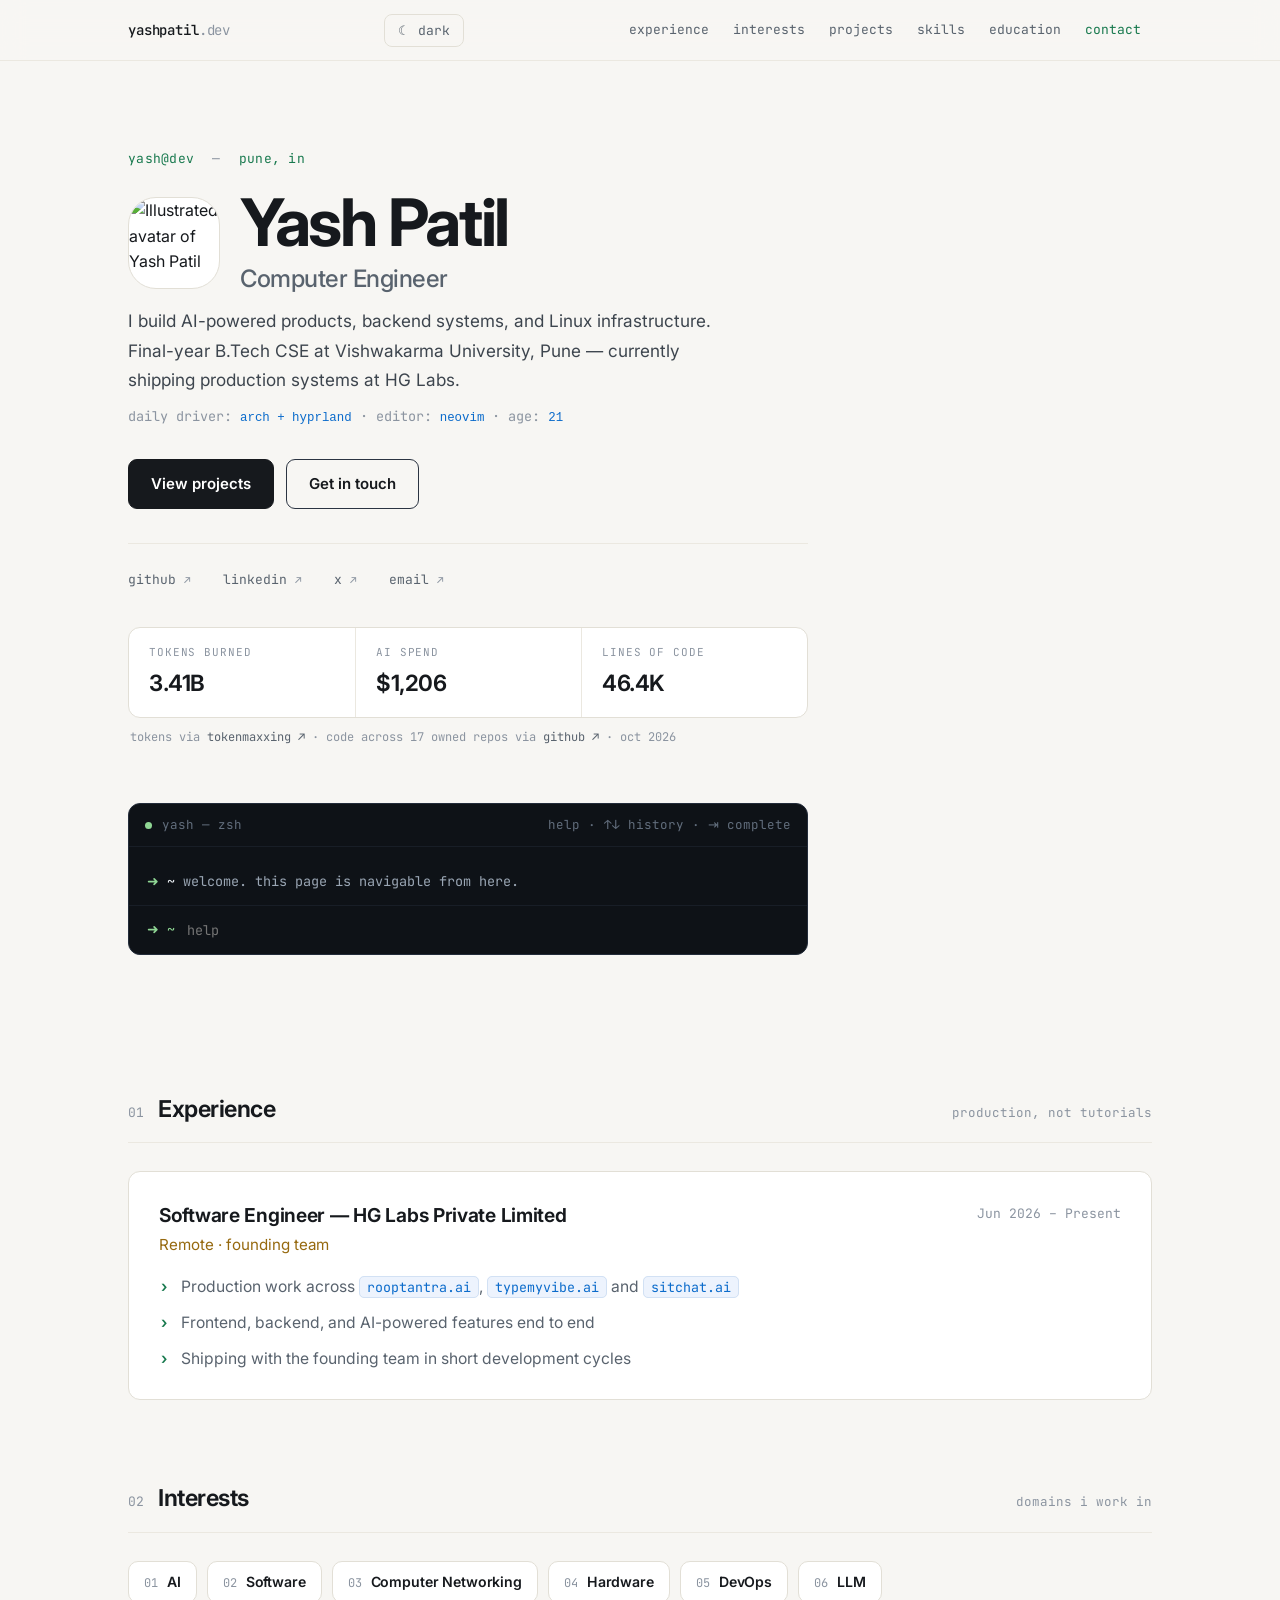
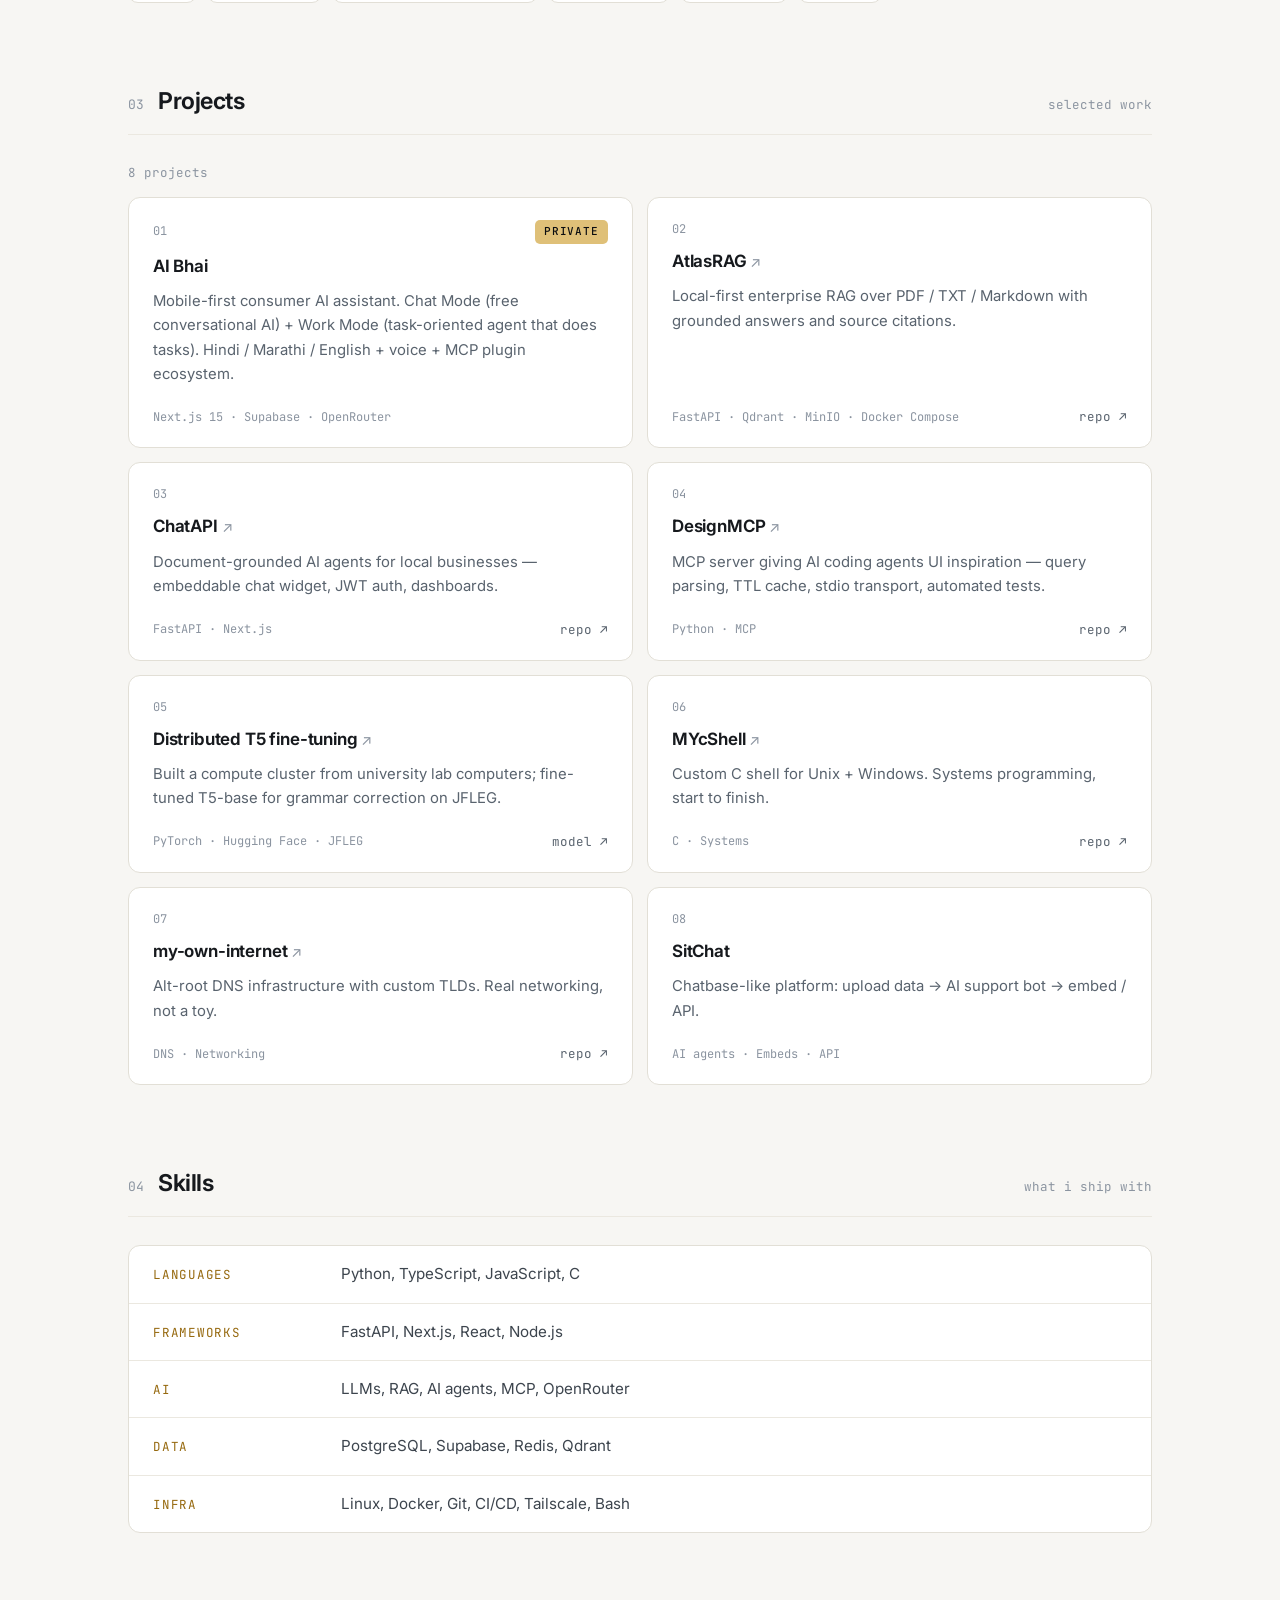
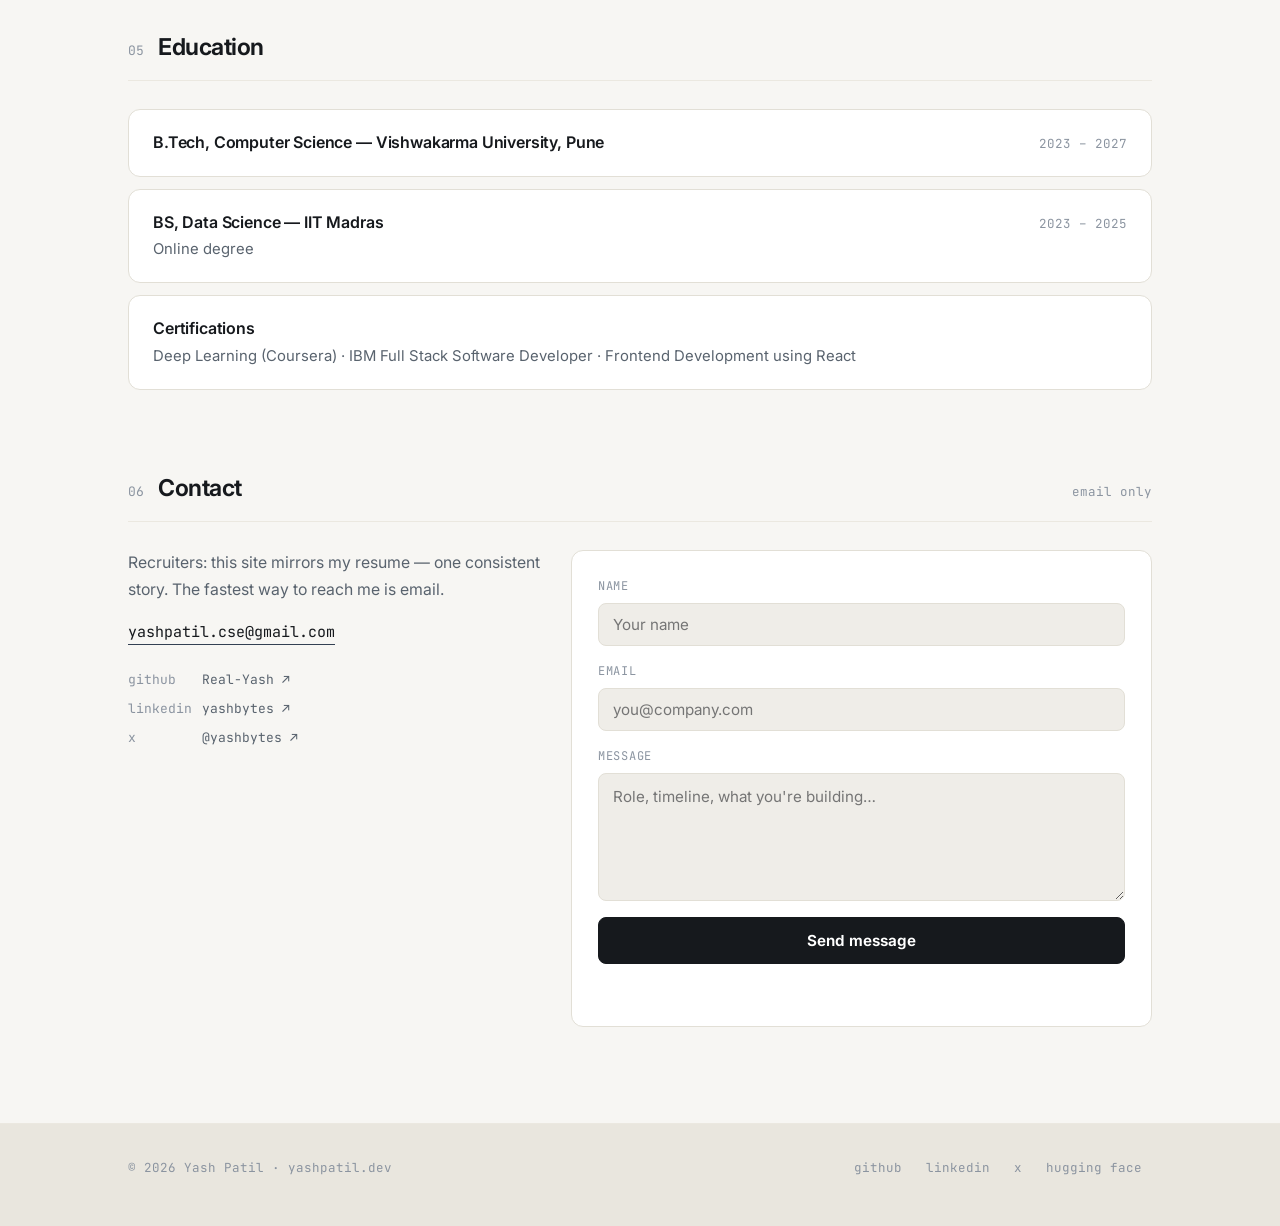
==== public/index.html @ 1beba72a "Rebuild yashpatil.dev: terminal-style single-page portfolio matching resume" ====
<!DOCTYPE html>
<html lang="en">
<head>
<meta charset="UTF-8">
<meta name="viewport" content="width=device-width, initial-scale=1.0">
<title>Yash Patil — Computer Engineer | yashpatil.dev</title>
<meta name="description" content="Yash Patil is a Computer Engineer and final-year B.Tech CSE student at Vishwakarma University, Pune. I build AI-powered products, backend systems, and Linux infrastructure. Currently at HG Labs.">
<meta name="robots" content="index, follow">
<link rel="canonical" href="https://yashpatil.dev/">
<meta property="og:type" content="website">
<meta property="og:site_name" content="yashpatil.dev">
<meta property="og:title" content="Yash Patil — Computer Engineer">
<meta property="og:description" content="I build AI-powered products, backend systems, and Linux infrastructure. Software Engineer at HG Labs. B.Tech CSE, Vishwakarma University (2023–2027).">
<meta property="og:url" content="https://yashpatil.dev/">
<meta property="og:image" content="https://yashpatil.dev/avatar.jpg">
<meta name="twitter:image" content="https://yashpatil.dev/avatar.jpg">
<meta name="twitter:card" content="summary">
<meta name="twitter:title" content="Yash Patil — Computer Engineer">
<meta name="twitter:description" content="AI-powered products, backend systems, Linux infrastructure. HG Labs · Vishwakarma University CSE '27.">
<link rel="icon" type="image/svg+xml" href="data:image/svg+xml,%3Csvg xmlns='http://www.w3.org/2000/svg' viewBox='0 0 32 32'%3E%3Crect width='32' height='32' rx='7' fill='%230b0d10'/%3E%3Ctext x='8' y='23' font-family='monospace' font-size='16' fill='%23e8edf2'%3E~%3C/text%3E%3C/svg%3E">
<link rel="preconnect" href="https://fonts.googleapis.com">
<link rel="preconnect" href="https://fonts.gstatic.com" crossorigin>
<link href="https://fonts.googleapis.com/css2?family=Inter:wght@400;500;600;700&family=JetBrains+Mono:wght@400;500&display=swap" rel="stylesheet">
<meta name="theme-color" content="#0b0d10">
<script>
try{var t=localStorage.getItem('theme')||(matchMedia('(prefers-color-scheme: light)').matches?'light':'dark');if(t==='light')document.documentElement.dataset.theme='light';}catch(e){}
</script>
<script type="application/ld+json">
{
  "@context": "https://schema.org",
  "@type": "Person",
  "name": "Yash Patil",
  "alternateName": "yashbytes",
  "url": "https://yashpatil.dev/",
  "jobTitle": "Software Engineer at HG Labs Private Limited",
  "description": "Computer Engineer. Final-year B.Tech CSE at Vishwakarma University, Pune. Builds AI-powered products, backend systems, and Linux infrastructure.",
  "alumniOf": [
    { "@type": "CollegeOrUniversity", "name": "Vishwakarma University, Pune" },
    { "@type": "CollegeOrUniversity", "name": "Indian Institute of Technology Madras" }
  ],
  "worksFor": { "@type": "Organization", "name": "HG Labs Private Limited" },
  "sameAs": [
    "https://github.com/Real-Yash",
    "https://www.linkedin.com/in/yashbytes/",
    "https://x.com/yashbytes",
    "https://huggingface.co/yashbytes"
  ]
}
</script>
<style>
:root{
  --bg:#0b0d10; --surface:#111419; --surface-2:#0e1217;
  --line:#1f2630; --line-soft:#181e27;
  --text:#e8edf2; --muted:#9aa6b4; --faint:#626e7d;
  --accent:#8fd694; --amber:#dfc078; --code:#9cc8e0;
  --sans:"Inter",system-ui,-apple-system,"Segoe UI",sans-serif;
  --mono:"JetBrains Mono",ui-monospace,SFMono-Regular,Menlo,Consolas,monospace;
  --max:1024px; --measure:68ch;
  --hover:#161c24; --lede:#c3ccd6; --chip-bg:#0c1420; --chip-line:#1a2a3a;
  --btn-solid-bg:#eef2f6; --btn-solid-fg:#0b0d10; --btn-solid-hover:#ffffff;
  --topbar:rgba(11,13,16,.86);
  --foot-bg:transparent;
  color-scheme:dark;
}
[data-theme="light"]{
  --bg:#f7f6f3; --surface:#ffffff; --surface-2:#efede8;
  --line:#e2dfd6; --line-soft:#ebe8e0;
  --text:#16191d; --muted:#59636e; --faint:#8b94a0;
  --accent:#18794e; --amber:#96690f; --code:#0b6bcb;
  --hover:#eceff1; --lede:#3d454e; --chip-bg:#edf3fd; --chip-line:#d2e1f4;
  --btn-solid-bg:#16191d; --btn-solid-fg:#ffffff; --btn-solid-hover:#2e343b;
  --topbar:rgba(247,246,243,.88);
  --foot-bg:#e9e6de;
  color-scheme:light;
}
*{box-sizing:border-box}
html{scroll-behavior:smooth}
html,body{overflow-x:clip}
[hidden]{display:none!important}
body{margin:0;background:var(--bg);color:var(--text);font-family:var(--sans);font-size:16px;line-height:1.6;-webkit-font-smoothing:antialiased;text-rendering:optimizeLegibility}
::selection{background:#274434;color:#eafff0}
a{color:inherit}
:focus-visible{outline:2px solid var(--accent);outline-offset:3px;border-radius:4px}
.wrap{width:min(var(--max),calc(100% - 48px));margin:0 auto}
/* ---------- header ---------- */
.site-head{position:sticky;top:0;z-index:50;background:var(--topbar);backdrop-filter:blur(12px);-webkit-backdrop-filter:blur(12px);border-bottom:1px solid var(--line-soft)}
.site-head .wrap{display:flex;align-items:center;justify-content:space-between;gap:16px;height:60px}
.brand{font-family:var(--mono);font-size:14px;color:var(--text);text-decoration:none;letter-spacing:-.01em}
.brand b{font-weight:500}
.brand .at{color:var(--faint)}
.site-nav{display:flex;gap:2px}
.site-nav a{font-family:var(--mono);font-size:13px;color:var(--muted);text-decoration:none;padding:7px 11px;border-radius:7px;transition:color .15s,background .15s}
.site-nav a:hover{color:var(--text);background:var(--hover)}
.site-nav a.active{color:var(--accent)}
#menu-btn{display:none;font-family:var(--mono);font-size:13px;color:var(--text);background:none;border:1px solid var(--line);border-radius:8px;padding:7px 13px;cursor:pointer}
.head-actions{display:flex;gap:10px;align-items:center}
#theme-btn{font-family:var(--mono);font-size:13px;color:var(--muted);background:none;border:1px solid var(--line);border-radius:8px;padding:7px 13px;cursor:pointer;white-space:nowrap}
#theme-btn:hover{color:var(--text);border-color:var(--faint)}
/* ---------- hero ---------- */
.hero{padding:88px 0 64px;max-width:var(--measure)}
.kicker{font-family:var(--mono);font-size:13px;color:var(--accent);margin:0 0 18px;letter-spacing:.02em}
.kicker .sep{color:var(--faint);margin:0 10px}
.hero h1{font-size:clamp(2.5rem,6.4vw,4.1rem);line-height:1.04;letter-spacing:-.035em;font-weight:700;margin:0 0 8px}
.hero .role{font-size:clamp(1.15rem,3vw,1.5rem);letter-spacing:-.02em;color:var(--muted);font-weight:500;margin:0 0 20px}
.hero .lede{font-size:1.075rem;line-height:1.7;color:var(--lede);margin:0 0 12px;max-width:56ch}
.hero .sub{font-family:var(--mono);font-size:13.5px;color:var(--faint);margin:0 0 30px}
.hero .sub code{color:var(--code);font-size:.92em}
.actions{display:flex;gap:12px;flex-wrap:wrap;margin-bottom:34px}
.btn{display:inline-flex;align-items:center;gap:8px;font-size:15px;font-weight:600;text-decoration:none;border-radius:9px;padding:12px 22px;transition:transform .15s,background .15s,border-color .15s}
.btn:active{transform:translateY(1px)}
.btn-solid{background:var(--btn-solid-bg);color:var(--btn-solid-fg);border:1px solid var(--btn-solid-bg)}
.btn-solid:hover{background:var(--btn-solid-hover);border-color:var(--btn-solid-hover)}
.btn-ghost{background:transparent;color:var(--text);border:1px solid #2b3442}
.btn-ghost:hover{border-color:var(--faint);background:var(--hover)}
.socials{display:flex;gap:0;flex-wrap:wrap;border-top:1px solid var(--line-soft);padding-top:20px}
.socials a{font-family:var(--mono);font-size:13px;color:var(--muted);text-decoration:none;padding:6px 16px 6px 0;margin-right:16px;transition:color .15s}
.socials a:hover{color:var(--accent)}
.socials a .ext{color:var(--faint);font-size:11px}
/* ---------- identity ---------- */
.identity{display:flex;align-items:center;gap:20px;margin:0 0 8px}
.identity h1{margin:0}
.identity .role{margin:4px 0 0}
.avatar{width:92px;height:92px;flex:none;border-radius:28px;border:1px solid var(--line);object-fit:cover;background:var(--surface)}
/* ---------- stats ---------- */
.stats{display:grid;grid-template-columns:repeat(3,1fr);margin:30px 0 0;padding:0;border:1px solid var(--line);border-radius:12px;background:var(--surface);overflow:hidden}
.stats div{padding:16px 20px}
.stats div + div{border-left:1px solid var(--line-soft)}
.stats dt{font-family:var(--mono);font-size:11px;letter-spacing:.08em;text-transform:uppercase;color:var(--faint);margin:0 0 4px}
.stats dd{margin:0;font-size:1.4rem;font-weight:650;letter-spacing:-.02em}
.stats-src{font-family:var(--mono);font-size:12px;color:var(--faint);margin:10px 2px 0}
.stats-src a{color:var(--muted);text-decoration:none}
.stats-src a:hover{color:var(--accent)}
/* ---------- terminal ---------- */
.term{margin-top:56px;border:1px solid #232c3a;border-radius:12px;background:#0e1217;overflow:hidden}
.term-bar{display:flex;align-items:center;gap:10px;padding:11px 16px;border-bottom:1px solid #181e27;font-family:var(--mono);font-size:12.5px;color:#626e7d}
.term-bar .pulse{width:7px;height:7px;border-radius:50%;background:#8fd694;flex:none}
.term-bar .hint{margin-left:auto}
#term-out{padding:18px 18px 6px;font-family:var(--mono);font-size:13.5px;line-height:1.75;max-height:264px;overflow-y:auto}
#term-out p{margin:5px 0;color:#9aa6b4}
#term-out .ps{color:#8fd694}
#term-out .bright{color:#e8edf2}
.term-form{display:flex;align-items:center;gap:10px;padding:13px 18px;border-top:1px solid #181e27;font-family:var(--mono);font-size:13.5px}
.term-form .ps{color:#8fd694;white-space:nowrap}
.term-form input{flex:1;min-width:0;background:transparent;border:0;outline:0;color:#e8edf2;font-family:var(--mono);font-size:13.5px;caret-color:#8fd694}
/* ---------- sections ---------- */
section.block{padding:72px 0 8px;scroll-margin-top:72px}
.sec-label{display:flex;align-items:baseline;gap:14px;border-bottom:1px solid var(--line-soft);padding-bottom:14px;margin-bottom:28px}
.sec-label .n{font-family:var(--mono);font-size:13px;color:var(--faint)}
.sec-label h2{font-size:1.45rem;font-weight:650;letter-spacing:-.02em;margin:0}
.sec-label .note{margin-left:auto;font-family:var(--mono);font-size:12.5px;color:var(--faint)}
/* ---------- experience ---------- */
.job{border:1px solid var(--line);border-radius:12px;background:var(--surface);padding:28px 30px}
.job-top{display:flex;justify-content:space-between;align-items:flex-start;gap:16px;flex-wrap:wrap;margin-bottom:4px}
.job h3{font-size:1.2rem;font-weight:650;letter-spacing:-.015em;margin:0}
.job .co{color:var(--amber);font-size:.95rem;margin-top:3px}
.job time{font-family:var(--mono);font-size:13px;color:var(--faint);white-space:nowrap;padding-top:4px}
.job ul{margin:16px 0 0;padding:0;list-style:none;display:grid;gap:10px}
.job li{position:relative;padding-left:22px;color:var(--muted);font-size:.98rem;line-height:1.65}
.job li::before{content:"›";position:absolute;left:2px;color:var(--accent);font-weight:600}
.job code{font-family:var(--mono);font-size:.85em;color:var(--code);background:var(--chip-bg);border:1px solid var(--chip-line);border-radius:5px;padding:1px 7px;white-space:nowrap}
/* ---------- interests ---------- */
.domains{display:flex;flex-wrap:wrap;gap:10px}
.domain{display:inline-flex;align-items:baseline;gap:9px;border:1px solid var(--line);border-radius:10px;background:var(--surface);padding:9px 15px;transition:border-color .18s,transform .18s}
.domain:hover{border-color:#334052;transform:translateY(-2px)}
.domain .idx{font-family:var(--mono);font-size:12px;color:var(--faint)}
.domain h3{margin:0;font-size:.88rem;font-weight:600;letter-spacing:-.01em}
.domain{font:inherit;color:inherit;text-align:left;cursor:pointer}
.domain[aria-pressed="true"]{border-color:var(--accent)}
.domain[aria-pressed="true"] h3{color:var(--accent)}
.proj-toolbar{display:flex;align-items:center;gap:12px;margin:0 0 14px}
#filter-status{font-family:var(--mono);font-size:12.5px;color:var(--faint);margin:0}
#filter-clear{font-family:var(--mono);font-size:12.5px;color:var(--muted);background:none;border:1px solid var(--line);border-radius:7px;padding:4px 12px;cursor:pointer}
#filter-clear:hover{color:var(--accent);border-color:var(--accent)}
#filter-clear[hidden]{display:none}
/* ---------- projects ---------- */
.proj-grid{display:grid;grid-template-columns:1fr 1fr;gap:14px}
.proj{border:1px solid var(--line);border-radius:12px;background:var(--surface);padding:22px 24px 20px;display:flex;flex-direction:column;gap:9px;transition:border-color .18s,transform .18s}
.proj:hover{border-color:#334052;transform:translateY(-2px)}
.proj-top{display:flex;align-items:center;justify-content:space-between;gap:10px}
.proj-top .idx{font-family:var(--mono);font-size:12px;color:var(--faint)}
.tag-private{font-family:var(--mono);font-size:11px;letter-spacing:.08em;color:#0b0d10;background:#dfc078;border-radius:5px;padding:3px 9px;font-weight:500}
.proj h3{font-size:1.06rem;font-weight:650;letter-spacing:-.01em;margin:0}
.proj h3 a{color:var(--text);text-decoration:none}
.proj h3 a:hover{color:var(--accent)}
.proj h3 .ext{color:var(--faint);font-weight:400;font-size:.85em}
.proj p{margin:0;color:var(--muted);font-size:.93rem;line-height:1.65}
.proj-foot{margin-top:auto;padding-top:12px;display:flex;align-items:center;justify-content:space-between;gap:10px;flex-wrap:wrap}
.stack{font-family:var(--mono);font-size:12px;color:var(--faint)}
.proj-link{font-family:var(--mono);font-size:12.5px;color:var(--muted);text-decoration:none;white-space:nowrap}
.proj-link:hover{color:var(--accent)}
/* ---------- skills ---------- */
.skill-rows{border:1px solid var(--line);border-radius:12px;background:var(--surface);overflow:hidden}
.skill-row{display:grid;grid-template-columns:170px 1fr;gap:18px;padding:16px 24px;align-items:baseline}
.skill-row + .skill-row{border-top:1px solid var(--line-soft)}
.skill-row dt{font-family:var(--mono);font-size:12.5px;letter-spacing:.06em;text-transform:uppercase;color:var(--amber);margin:0}
.skill-row dd{margin:0;color:var(--lede);font-size:.95rem}
/* ---------- education ---------- */
.edu{display:grid;gap:12px}
.edu-item{border:1px solid var(--line);border-radius:12px;background:var(--surface);padding:20px 24px;display:flex;justify-content:space-between;gap:16px;flex-wrap:wrap;align-items:baseline}
.edu-item .t{font-weight:600;letter-spacing:-.01em}
.edu-item .d{color:var(--muted);font-size:.93rem;margin-top:3px}
.edu-item .r{font-family:var(--mono);font-size:12.5px;color:var(--faint);white-space:nowrap}
/* ---------- contact ---------- */
.contact-grid{display:grid;grid-template-columns:minmax(0,5fr) minmax(0,7fr);gap:28px;align-items:start}
.contact-copy p{color:var(--muted);margin:0 0 16px;font-size:.99rem;line-height:1.7}
.contact-copy .email{font-family:var(--mono);font-size:15px;color:var(--text);text-decoration:none;border-bottom:1px solid #334052;padding-bottom:2px}
.contact-copy .email:hover{color:var(--accent);border-color:var(--accent)}
.contact-ids{margin:24px 0 0;padding:0;list-style:none;font-family:var(--mono);font-size:13px;color:var(--faint);display:grid;gap:8px}
.contact-ids a{color:var(--muted);text-decoration:none}
.contact-ids a:hover{color:var(--accent)}
.contact-ids .k{display:inline-block;min-width:74px;color:var(--faint)}
form.contact{border:1px solid var(--line);border-radius:12px;background:var(--surface);padding:26px;display:grid;gap:16px}
.field{display:grid;gap:7px}
.field span{font-family:var(--mono);font-size:12px;letter-spacing:.06em;text-transform:uppercase;color:var(--faint)}
.field input,.field textarea{background:var(--surface-2);border:1px solid var(--line);border-radius:8px;color:var(--text);font-family:var(--sans);font-size:.95rem;padding:11px 14px;width:100%;transition:border-color .15s}
.field input:focus,.field textarea:focus{outline:none;border-color:#3d5a41;box-shadow:0 0 0 3px rgba(143,214,148,.12)}
.field textarea{resize:vertical;min-height:128px;line-height:1.6}
button.submit{background:var(--btn-solid-bg);border:1px solid var(--btn-solid-bg);color:var(--btn-solid-fg);font-family:var(--sans);font-weight:650;font-size:.95rem;border-radius:8px;padding:13px;cursor:pointer;transition:background .15s}
button.submit:hover:not(:disabled){background:var(--btn-solid-hover);border-color:var(--btn-solid-hover)}
button.submit:disabled{opacity:.55;cursor:wait}
#contact-status{font-size:.87rem;color:var(--muted);margin:0;min-height:1.4em}
.hp{position:absolute;left:-9999px;width:1px;height:1px;overflow:hidden}
/* ---------- footer ---------- */
footer.site-foot{margin-top:88px;border-top:1px solid var(--line-soft);padding:28px 0 44px;background:var(--foot-bg)}
.foot{display:flex;justify-content:space-between;align-items:center;gap:14px;flex-wrap:wrap}
.foot .sig{font-family:var(--mono);font-size:12.5px;color:var(--faint)}
.foot nav{display:flex;gap:4px;flex-wrap:wrap}
.foot nav a{font-family:var(--mono);font-size:12.5px;color:var(--faint);text-decoration:none;padding:6px 10px;border-radius:6px}
.foot nav a:hover{color:var(--accent)}
@media(max-width:820px){
  .proj-grid{grid-template-columns:1fr 1fr}
  .contact-grid{grid-template-columns:1fr}
  .hero{padding:60px 0 48px}
}
@media(max-width:680px){
  .site-nav{display:none;position:absolute;top:60px;left:0;right:0;flex-direction:column;background:var(--surface-2);border-bottom:1px solid var(--line);padding:10px 24px 16px}
  .site-nav.open{display:flex}
  #menu-btn{display:block}
  .brand{font-size:12.5px}
  .head-actions{gap:8px}
  #theme-btn,#menu-btn{padding:7px 10px;font-size:12px}
  .hero h1{font-size:2.35rem}
  .hero .role{font-size:1.08rem}
  .actions .btn{flex:1 1 150px;justify-content:center}
  .term-bar .hint{display:none}
  .term-form input{font-size:16px}
  .field input,.field textarea{font-size:16px}
  .skill-row{grid-template-columns:1fr;gap:6px}
  .stats{display:flex;overflow-x:auto;scroll-snap-type:x mandatory;-webkit-overflow-scrolling:touch;scrollbar-width:none}
  .stats::-webkit-scrollbar{display:none}
  .stats div{min-width:46%;scroll-snap-align:start}
  .stats dd{font-size:1.2rem}
  .proj-grid{grid-template-columns:1fr}
  .sec-label .note{display:none}
  .identity{gap:14px}
  .avatar{width:68px;height:68px;border-radius:20px}
  .wrap{width:calc(100% - 40px)}
  .hero .sub{display:none}
  .hero .socials{display:none}
  section.block{padding:42px 0 4px}
  .job{padding:20px}
  .proj{padding:18px}
  .skill-row{padding:13px 18px}
  .edu-item{padding:16px 18px}
  form.contact{padding:20px}
  .term{margin-top:36px}
}
@media(prefers-reduced-motion:reduce){html{scroll-behavior:auto}.proj:hover{transform:none}}
</style>
</head>
<body>

<header class="site-head">
  <div class="wrap">
    <a class="brand" href="#top"><b>yashpatil</b><span class="at">.dev</span></a>
    <span class="head-actions">
      <button id="theme-btn" type="button" aria-label="Toggle color theme">☀ light</button>
      <button id="menu-btn" type="button" aria-expanded="false" aria-controls="site-nav">menu</button>
    </span>
    <nav class="site-nav" id="site-nav" aria-label="Sections">
      <a href="#experience">experience</a>
      <a href="#interests">interests</a>
      <a href="#projects">projects</a>
      <a href="#skills">skills</a>
      <a href="#education">education</a>
      <a href="#contact">contact</a>
    </nav>
  </div>
</header>

<div class="wrap" id="top">
  <section class="hero">
    <p class="kicker">yash@dev <span class="sep">—</span> pune, in</p>
    <div class="identity">
      <img class="avatar" src="/avatar.jpg" alt="Illustrated avatar of Yash Patil" width="460" height="460" fetchpriority="high">
      <div>
        <h1>Yash Patil</h1>
        <p class="role">Computer Engineer</p>
      </div>
    </div>
    <p class="lede">I build AI-powered products, backend systems, and Linux infrastructure. Final-year B.Tech CSE at Vishwakarma University, Pune — currently shipping production systems at HG Labs.</p>
    <p class="sub">daily driver: <code>arch + hyprland</code> · editor: <code>neovim</code> · age: <code id="age">21</code></p>
    <div class="actions">
      <a class="btn btn-solid" href="#projects">View projects</a>
      <a class="btn btn-ghost" href="#contact">Get in touch</a>
    </div>
    <div class="socials">
      <a href="https://github.com/Real-Yash" target="_blank" rel="noreferrer">github <span class="ext">↗</span></a>
      <a href="https://www.linkedin.com/in/yashbytes/" target="_blank" rel="noreferrer">linkedin <span class="ext">↗</span></a>
      <a href="https://x.com/yashbytes" target="_blank" rel="noreferrer">x <span class="ext">↗</span></a>
      <a href="mailto:yashpatil.cse@gmail.com">email <span class="ext">↗</span></a>
    </div>

    <dl class="stats">
      <div><dt>tokens burned</dt><dd>3.41B</dd></div>
      <div><dt>ai spend</dt><dd>$1,206</dd></div>
      <div><dt>lines of code</dt><dd>46.4K</dd></div>
    </dl>
    <p class="stats-src">tokens via <a href="https://tokenmaxxing.sh/real-yash" target="_blank" rel="noreferrer">tokenmaxxing ↗</a> · code across 17 owned repos via <a href="https://github.com/Real-Yash" target="_blank" rel="noreferrer">github ↗</a> · oct 2026</p>

    <div class="term">
      <div class="term-bar"><span class="pulse" aria-hidden="true"></span><span>yash — zsh</span><span class="hint">help · ↑↓ history · ⇥ complete</span></div>
      <div id="term-out" role="log" aria-live="polite">
        <p><span class="ps">➜</span> <span class="bright">~</span> <span>welcome. this page is navigable from here.</span></p>
      </div>
      <form class="term-form" id="term-form" autocomplete="off">
        <span class="ps" aria-hidden="true">➜ ~</span>
        <label for="term-in" class="hp">Terminal command</label>
        <input id="term-in" type="text" spellcheck="false" autocapitalize="none" autocomplete="off" placeholder="help" aria-label="Terminal command">
      </form>
    </div>
  </section>

  <section class="block" id="experience">
    <div class="sec-label"><span class="n">01</span><h2>Experience</h2><span class="note">production, not tutorials</span></div>
    <div class="job">
      <div class="job-top">
        <div>
          <h3>Software Engineer — HG Labs Private Limited</h3>
          <div class="co">Remote · founding team</div>
        </div>
        <time>Jun 2026 – Present</time>
      </div>
      <ul>
        <li>Production work across <code>rooptantra.ai</code>, <code>typemyvibe.ai</code> and <code>sitchat.ai</code></li>
        <li>Frontend, backend, and AI-powered features end to end</li>
        <li>Shipping with the founding team in short development cycles</li>
      </ul>
    </div>
  </section>

  <section class="block" id="interests">
    <div class="sec-label"><span class="n">02</span><h2>Interests</h2><span class="note">domains i work in</span></div>
    <div class="domains">
      <button type="button" class="domain" data-filter="ai" aria-pressed="false"><span class="idx">01</span><h3>AI</h3></button>
      <button type="button" class="domain" data-filter="software" aria-pressed="false"><span class="idx">02</span><h3>Software</h3></button>
      <button type="button" class="domain" data-filter="networking" aria-pressed="false"><span class="idx">03</span><h3>Computer Networking</h3></button>
      <button type="button" class="domain" data-filter="hardware" aria-pressed="false"><span class="idx">04</span><h3>Hardware</h3></button>
      <button type="button" class="domain" data-filter="devops" aria-pressed="false"><span class="idx">05</span><h3>DevOps</h3></button>
      <button type="button" class="domain" data-filter="llm" aria-pressed="false"><span class="idx">06</span><h3>LLM</h3></button>
    </div>
  </section>

  <section class="block" id="projects">
    <div class="sec-label"><span class="n">03</span><h2>Projects</h2><span class="note">selected work</span></div>
    <div class="proj-toolbar"><p id="filter-status">8 projects</p><button type="button" id="filter-clear" hidden>clear ×</button></div>
    <div class="proj-grid">
      <article class="proj" data-domains="ai llm software">
        <div class="proj-top"><span class="idx">01</span><span class="tag-private">PRIVATE</span></div>
        <h3>AI Bhai</h3>
        <p>Mobile-first consumer AI assistant. Chat Mode (free conversational AI) + Work Mode (task-oriented agent that does tasks). Hindi / Marathi / English + voice + MCP plugin ecosystem.</p>
        <div class="proj-foot"><span class="stack">Next.js 15 · Supabase · OpenRouter</span></div>
      </article>
      <article class="proj" data-domains="ai llm software devops">
        <div class="proj-top"><span class="idx">02</span></div>
        <h3><a href="https://github.com/Real-Yash/enterprise-rag" target="_blank" rel="noreferrer">AtlasRAG <span class="ext">↗</span></a></h3>
        <p>Local-first enterprise RAG over PDF / TXT / Markdown with grounded answers and source citations.</p>
        <div class="proj-foot"><span class="stack">FastAPI · Qdrant · MinIO · Docker Compose</span><a class="proj-link" href="https://github.com/Real-Yash/enterprise-rag" target="_blank" rel="noreferrer">repo ↗</a></div>
      </article>
      <article class="proj" data-domains="ai llm software">
        <div class="proj-top"><span class="idx">03</span></div>
        <h3><a href="https://github.com/Real-Yash/chatapi" target="_blank" rel="noreferrer">ChatAPI <span class="ext">↗</span></a></h3>
        <p>Document-grounded AI agents for local businesses — embeddable chat widget, JWT auth, dashboards.</p>
        <div class="proj-foot"><span class="stack">FastAPI · Next.js</span><a class="proj-link" href="https://github.com/Real-Yash/chatapi" target="_blank" rel="noreferrer">repo ↗</a></div>
      </article>
      <article class="proj" data-domains="ai software">
        <div class="proj-top"><span class="idx">04</span></div>
        <h3><a href="https://github.com/Real-Yash/DesignMCP" target="_blank" rel="noreferrer">DesignMCP <span class="ext">↗</span></a></h3>
        <p>MCP server giving AI coding agents UI inspiration — query parsing, TTL cache, stdio transport, automated tests.</p>
        <div class="proj-foot"><span class="stack">Python · MCP</span><a class="proj-link" href="https://github.com/Real-Yash/DesignMCP" target="_blank" rel="noreferrer">repo ↗</a></div>
      </article>
      <article class="proj" data-domains="ai llm">
        <div class="proj-top"><span class="idx">05</span></div>
        <h3><a href="https://huggingface.co/yashbytes/T5-base-grammer-correction" target="_blank" rel="noreferrer">Distributed T5 fine-tuning <span class="ext">↗</span></a></h3>
        <p>Built a compute cluster from university lab computers; fine-tuned T5-base for grammar correction on JFLEG.</p>
        <div class="proj-foot"><span class="stack">PyTorch · Hugging Face · JFLEG</span><a class="proj-link" href="https://huggingface.co/yashbytes/T5-base-grammer-correction" target="_blank" rel="noreferrer">model ↗</a></div>
      </article>
      <article class="proj" data-domains="software hardware">
        <div class="proj-top"><span class="idx">06</span></div>
        <h3><a href="https://github.com/Real-Yash/MYcShell" target="_blank" rel="noreferrer">MYcShell <span class="ext">↗</span></a></h3>
        <p>Custom C shell for Unix + Windows. Systems programming, start to finish.</p>
        <div class="proj-foot"><span class="stack">C · Systems</span><a class="proj-link" href="https://github.com/Real-Yash/MYcShell" target="_blank" rel="noreferrer">repo ↗</a></div>
      </article>
      <article class="proj" data-domains="networking devops">
        <div class="proj-top"><span class="idx">07</span></div>
        <h3><a href="https://github.com/Real-Yash/my-own-internet" target="_blank" rel="noreferrer">my-own-internet <span class="ext">↗</span></a></h3>
        <p>Alt-root DNS infrastructure with custom TLDs. Real networking, not a toy.</p>
        <div class="proj-foot"><span class="stack">DNS · Networking</span><a class="proj-link" href="https://github.com/Real-Yash/my-own-internet" target="_blank" rel="noreferrer">repo ↗</a></div>
      </article>
      <article class="proj" data-domains="ai llm software">
        <div class="proj-top"><span class="idx">08</span></div>
        <h3>SitChat</h3>
        <p>Chatbase-like platform: upload data → AI support bot → embed / API.</p>
        <div class="proj-foot"><span class="stack">AI agents · Embeds · API</span></div>
      </article>
    </div>
  </section>

  <section class="block" id="skills">
    <div class="sec-label"><span class="n">04</span><h2>Skills</h2><span class="note">what i ship with</span></div>
    <dl class="skill-rows">
      <div class="skill-row"><dt>Languages</dt><dd>Python, TypeScript, JavaScript, C</dd></div>
      <div class="skill-row"><dt>Frameworks</dt><dd>FastAPI, Next.js, React, Node.js</dd></div>
      <div class="skill-row"><dt>AI</dt><dd>LLMs, RAG, AI agents, MCP, OpenRouter</dd></div>
      <div class="skill-row"><dt>Data</dt><dd>PostgreSQL, Supabase, Redis, Qdrant</dd></div>
      <div class="skill-row"><dt>Infra</dt><dd>Linux, Docker, Git, CI/CD, Tailscale, Bash</dd></div>
    </dl>
  </section>

  <section class="block" id="education">
    <div class="sec-label"><span class="n">05</span><h2>Education</h2></div>
    <div class="edu">
      <div class="edu-item">
        <div><div class="t">B.Tech, Computer Science — Vishwakarma University, Pune</div></div>
        <div class="r">2023 – 2027</div>
      </div>
      <div class="edu-item">
        <div><div class="t">BS, Data Science — IIT Madras</div><div class="d">Online degree</div></div>
        <div class="r">2023 – 2025</div>
      </div>
      <div class="edu-item">
        <div><div class="t">Certifications</div><div class="d">Deep Learning (Coursera) · IBM Full Stack Software Developer · Frontend Development using React</div></div>
      </div>
    </div>
  </section>

  <section class="block" id="contact">
    <div class="sec-label"><span class="n">06</span><h2>Contact</h2><span class="note">email only</span></div>
    <div class="contact-grid">
      <div class="contact-copy">
        <p>Recruiters: this site mirrors my resume — one consistent story. The fastest way to reach me is email.</p>
        <p><a class="email" href="mailto:yashpatil.cse@gmail.com">yashpatil.cse@gmail.com</a></p>
        <ul class="contact-ids">
          <li><span class="k">github</span><a href="https://github.com/Real-Yash" target="_blank" rel="noreferrer">Real-Yash ↗</a></li>
          <li><span class="k">linkedin</span><a href="https://www.linkedin.com/in/yashbytes/" target="_blank" rel="noreferrer">yashbytes ↗</a></li>
          <li><span class="k">x</span><a href="https://x.com/yashbytes" target="_blank" rel="noreferrer">@yashbytes ↗</a></li>
        </ul>
      </div>
      <form class="contact" id="contact-form" method="post" action="/api/contact">
        <label class="field"><span>Name</span>
          <input type="text" name="name" autocomplete="name" required maxlength="120" placeholder="Your name">
        </label>
        <label class="field"><span>Email</span>
          <input type="email" name="email" autocomplete="email" required maxlength="254" placeholder="you@company.com">
        </label>
        <label class="field"><span>Message</span>
          <textarea name="message" required maxlength="5000" placeholder="Role, timeline, what you're building…"></textarea>
        </label>
        <div class="hp" aria-hidden="true"><label>website <input type="text" name="website" tabindex="-1" autocomplete="off"></label></div>
        <button class="submit" type="submit" id="contact-btn">Send message</button>
        <p id="contact-status" role="status" aria-live="polite"></p>
      </form>
    </div>
  </section>

</div>
<footer class="site-foot">
  <div class="wrap">
    <div class="foot">
      <span class="sig">© 2026 Yash Patil · yashpatil.dev</span>
      <nav aria-label="Social">
        <a href="https://github.com/Real-Yash" target="_blank" rel="noreferrer">github</a>
        <a href="https://www.linkedin.com/in/yashbytes/" target="_blank" rel="noreferrer">linkedin</a>
        <a href="https://x.com/yashbytes" target="_blank" rel="noreferrer">x</a>
        <a href="https://huggingface.co/yashbytes" target="_blank" rel="noreferrer">hugging face</a>
      </nav>
    </div>
  </div>
</footer>

<script>
// age from dob (May 25, 2005) — auto-updates every birthday
(() => {
  const dob = new Date(2005, 4, 25);
  const now = new Date();
  let age = now.getFullYear() - dob.getFullYear();
  if (now.getMonth() < dob.getMonth() || (now.getMonth() === dob.getMonth() && now.getDate() < dob.getDate())) age--;
  const el = document.getElementById('age');
  if (el) el.textContent = age;
})();
// theme: persisted, os-aware (first paint set in <head> to avoid flash)
const themeBtn = document.getElementById('theme-btn');
const paintThemeBtn = () => { if (themeBtn) themeBtn.textContent = document.documentElement.dataset.theme === 'light' ? '☾ dark' : '☀ light'; };
const setTheme = (t) => {
  if (t === 'light') document.documentElement.dataset.theme = 'light';
  else document.documentElement.removeAttribute('data-theme');
  try { localStorage.setItem('theme', t); } catch (e) {}
  paintThemeBtn();
};
paintThemeBtn();
themeBtn?.addEventListener('click', () => setTheme(document.documentElement.dataset.theme === 'light' ? 'dark' : 'light'));
// mobile menu
const menuBtn = document.getElementById('menu-btn');
const siteNav = document.getElementById('site-nav');
menuBtn?.addEventListener('click', () => {
  const open = siteNav.classList.toggle('open');
  menuBtn.setAttribute('aria-expanded', String(open));
});
siteNav?.querySelectorAll('a').forEach(a => a.addEventListener('click', () => siteNav.classList.remove('open')));

// active section highlight
const navLinks = [...document.querySelectorAll('.site-nav a')];
const secs = navLinks.map(a => document.querySelector(a.getAttribute('href')));
if ('IntersectionObserver' in window) {
  const io = new IntersectionObserver((entries) => {
    entries.forEach(en => {
      if (!en.isIntersecting) return;
      navLinks.forEach(a => a.classList.toggle('active', a.getAttribute('href') === '#' + en.target.id));
    });
  }, { rootMargin: '-40% 0px -55% 0px' });
  secs.forEach(s => s && io.observe(s));
}

// terminal: static welcome + command navigation (no fake typing)
const form = document.getElementById('term-form');
const input = document.getElementById('term-in');
const out = document.getElementById('term-out');
const esc = (s) => s.replace(/[&<>"]/g, c => ({ '&': '&amp;', '<': '&lt;', '>': '&gt;', '"': '&quot;' }[c]));
const go = (id) => document.getElementById(id)?.scrollIntoView({ behavior: 'smooth' });
const say = (html) => {
  const p = document.createElement('p');
  p.innerHTML = html;
  out.appendChild(p);
  out.scrollTop = out.scrollHeight;
};
const LINKS = {
  github: 'https://github.com/Real-Yash',
  linkedin: 'https://www.linkedin.com/in/yashbytes/',
  x: 'https://x.com/yashbytes',
  email: 'mailto:yashpatil.cse@gmail.com',
  tokenmaxxing: 'https://tokenmaxxing.sh/real-yash',
};
const CMDS = {
  help: () => 'nav: experience · interests · projects · skills · education · contact — info: whoami · stats · socials · ls — filter <domain|all> · open <site> · clear',
  whoami: () => 'Yash Patil — Computer Engineer. B.Tech CSE, Vishwakarma University (2023–2027).',
  ls: () => 'experience  interests  projects  skills  education  contact',
  experience: () => { go('experience'); return '→ #experience'; },
  interests: () => { go('interests'); return '→ #interests'; },
  projects: () => { go('projects'); return '→ #projects'; },
  skills: () => { go('skills'); return '→ #skills'; },
  education: () => { go('education'); return '→ #education'; },
  contact: () => { go('contact'); return '→ #contact — yashpatil.cse@gmail.com'; },
  socials: () => 'github.com/Real-Yash · linkedin.com/in/yashbytes · x.com/yashbytes',
  stats: () => '3.41B tokens · $1,206 spend · 46.4K lines across 17 owned repos (oct 2026)',
  filter: (arg) => {
    const keys = ['ai', 'software', 'networking', 'hardware', 'devops', 'llm'];
    if (!arg || arg === 'all') { applyFilter(''); go('projects'); return '→ showing all projects'; }
    if (!keys.includes(arg)) return `usage: filter ${keys.join(' | ')} | all`;
    applyFilter(arg); go('projects'); return `→ filtering projects: ${arg}`;
  },
  open: (arg) => {
    const url = LINKS[arg];
    if (!url) return `usage: open ${Object.keys(LINKS).join(' | ')}`;
    window.open(url, '_blank', 'noopener');
    return `→ opening ${arg} …`;
  },
};
const NAMES = Object.keys(CMDS);
const hist = [];
let hIdx = -1;
input?.addEventListener('keydown', (e) => {
  if (e.key === 'ArrowUp') {
    e.preventDefault();
    if (!hist.length) return;
    hIdx = hIdx < 0 ? hist.length - 1 : Math.max(0, hIdx - 1);
    input.value = hist[hIdx];
  } else if (e.key === 'ArrowDown') {
    e.preventDefault();
    if (hIdx < 0) return;
    hIdx++;
    input.value = hIdx >= hist.length ? (hIdx = -1, '') : hist[hIdx];
  } else if (e.key === 'Tab') {
    e.preventDefault();
    const parts = input.value.split(/\s+/);
    const completingArg = parts[0] === 'open' && parts.length > 1;
    const pool = completingArg ? Object.keys(LINKS) : NAMES;
    const frag = (completingArg ? parts[1] : parts[0] || '').toLowerCase();
    const hits = pool.filter(n => n.startsWith(frag));
    if (hits.length === 1) input.value = completingArg ? `open ${hits[0]}` : hits[0];
    else if (hits.length > 1) say(esc(hits.join('  ')));
  }
});
form?.addEventListener('submit', (e) => {
  e.preventDefault();
  const raw = input.value.trim();
  if (!raw) return;
  hist.push(raw);
  hIdx = -1;
  say(`<span class="ps">➜</span> <span class="bright">~</span> ${esc(raw)}`);
  input.value = '';
  const [c, arg] = raw.toLowerCase().split(/\s+/);
  if (c === 'clear') { out.replaceChildren(); return; }
  say(CMDS[c] ? esc(CMDS[c](arg)) : `command not found: ${esc(raw)} — try help`);
});
document.querySelector('.term')?.addEventListener('click', () => input?.focus());

// interests → projects: click a domain (or `filter <domain>`) to narrow the grid
const domainBtns = [...document.querySelectorAll('.domain[data-filter]')];
const projCards = [...document.querySelectorAll('.proj')];
const filterStatus = document.getElementById('filter-status');
const filterClear = document.getElementById('filter-clear');
let activeFilter = '';
const applyFilter = (key) => {
  activeFilter = key || '';
  let shown = 0;
  projCards.forEach(c => {
    const match = !activeFilter || (c.dataset.domains || '').split(' ').includes(activeFilter);
    c.hidden = !match;
    if (match) shown++;
  });
  domainBtns.forEach(b => b.setAttribute('aria-pressed', String(b.dataset.filter === activeFilter)));
  if (filterStatus) filterStatus.textContent = activeFilter ? `${shown} of ${projCards.length} · ${activeFilter}` : `${projCards.length} projects`;
  if (filterClear) filterClear.hidden = !activeFilter;
};
domainBtns.forEach(b => b.addEventListener('click', () => {
  applyFilter(b.dataset.filter === activeFilter ? '' : b.dataset.filter);
  go('projects');
}));
filterClear?.addEventListener('click', () => applyFilter(''));

// contact form -> Worker /api/contact (D1)
document.getElementById('contact-form')?.addEventListener('submit', async (e) => {
  e.preventDefault();
  const f = e.currentTarget;
  const btn = document.getElementById('contact-btn');
  const status = document.getElementById('contact-status');
  btn.disabled = true;
  const orig = btn.textContent;
  btn.textContent = 'Sending…';
  status.textContent = '';
  try {
    const res = await fetch(f.action, { method: 'POST', body: new FormData(f) });
    const data = await res.json();
    if (!res.ok) throw new Error(data.error || 'Unable to send. Please email me directly.');
    f.reset();
    status.textContent = data.message || 'Received. I’ll get back to you soon.';
  } catch (err) {
    status.textContent = (err && err.message) || 'Unable to send. Please email yashpatil.cse@gmail.com';
  } finally {
    btn.disabled = false;
    btn.textContent = orig;
  }
});
</script>
</body>
</html>
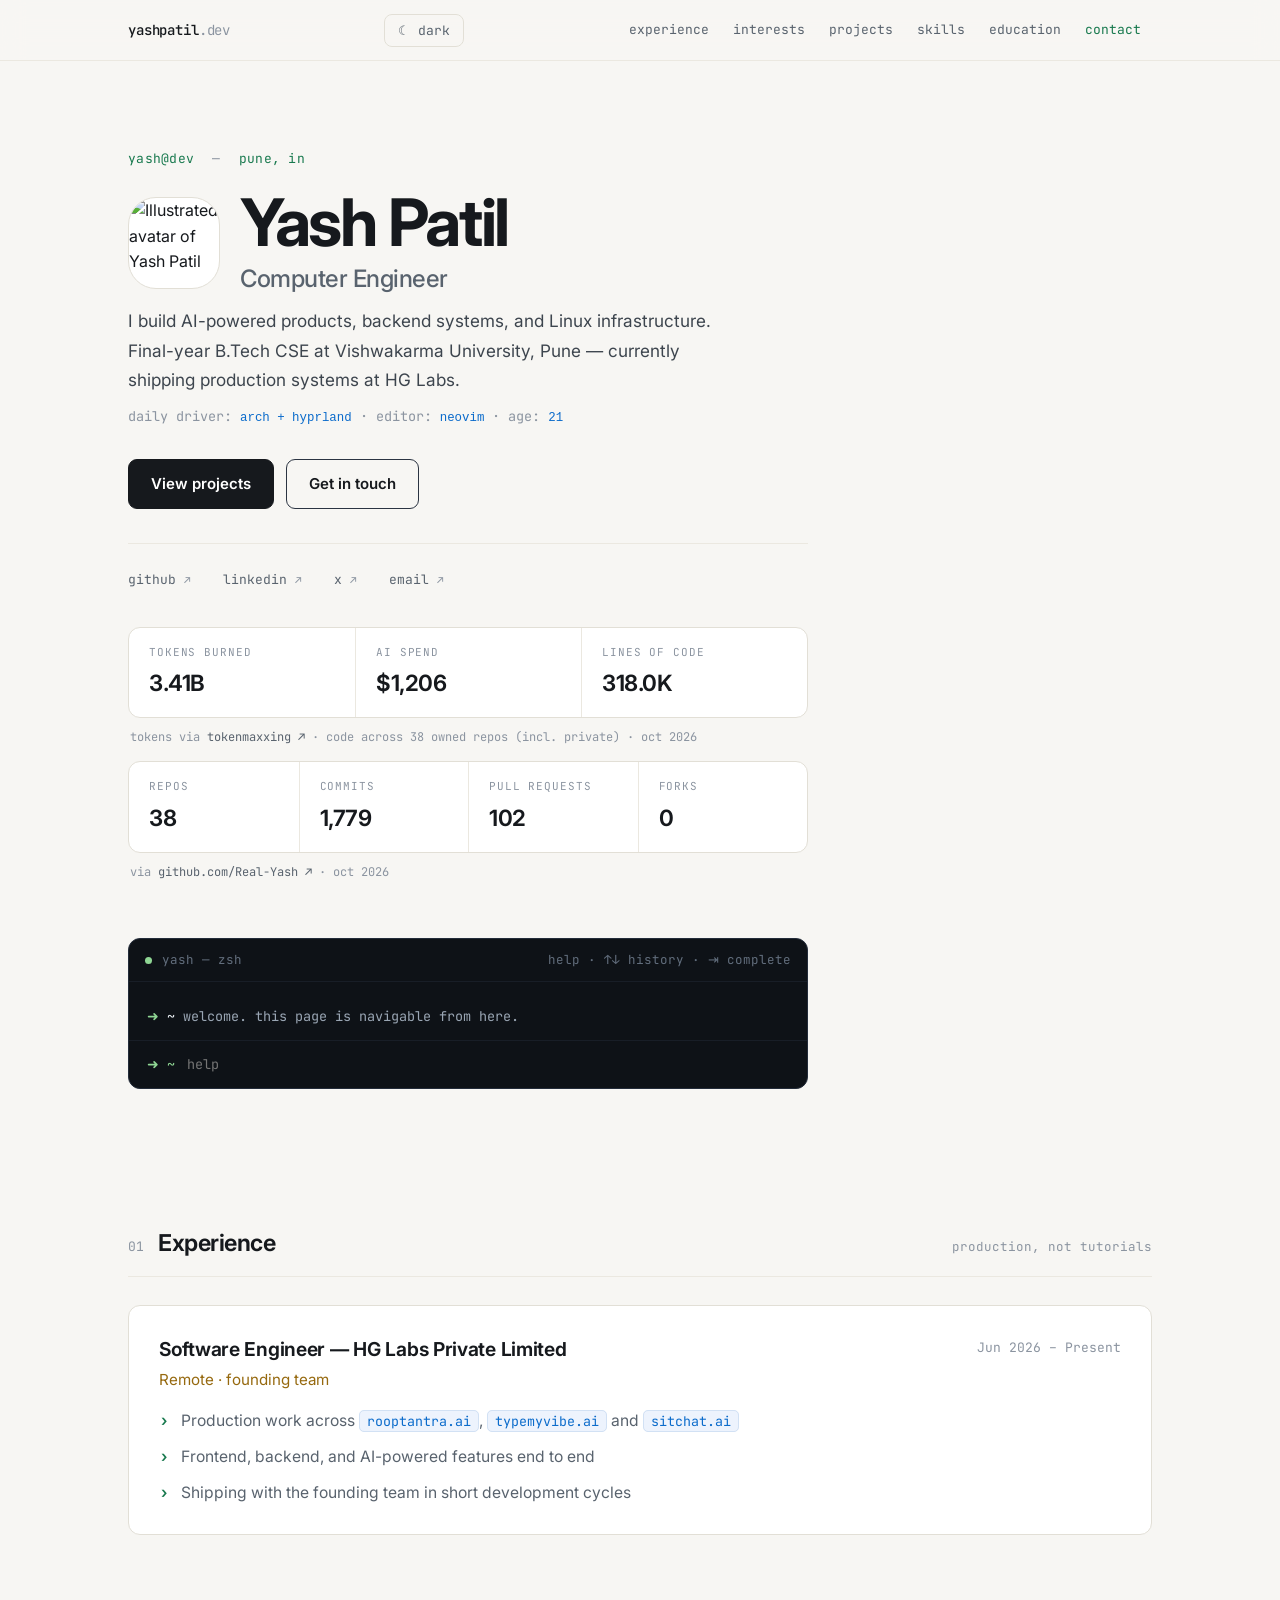
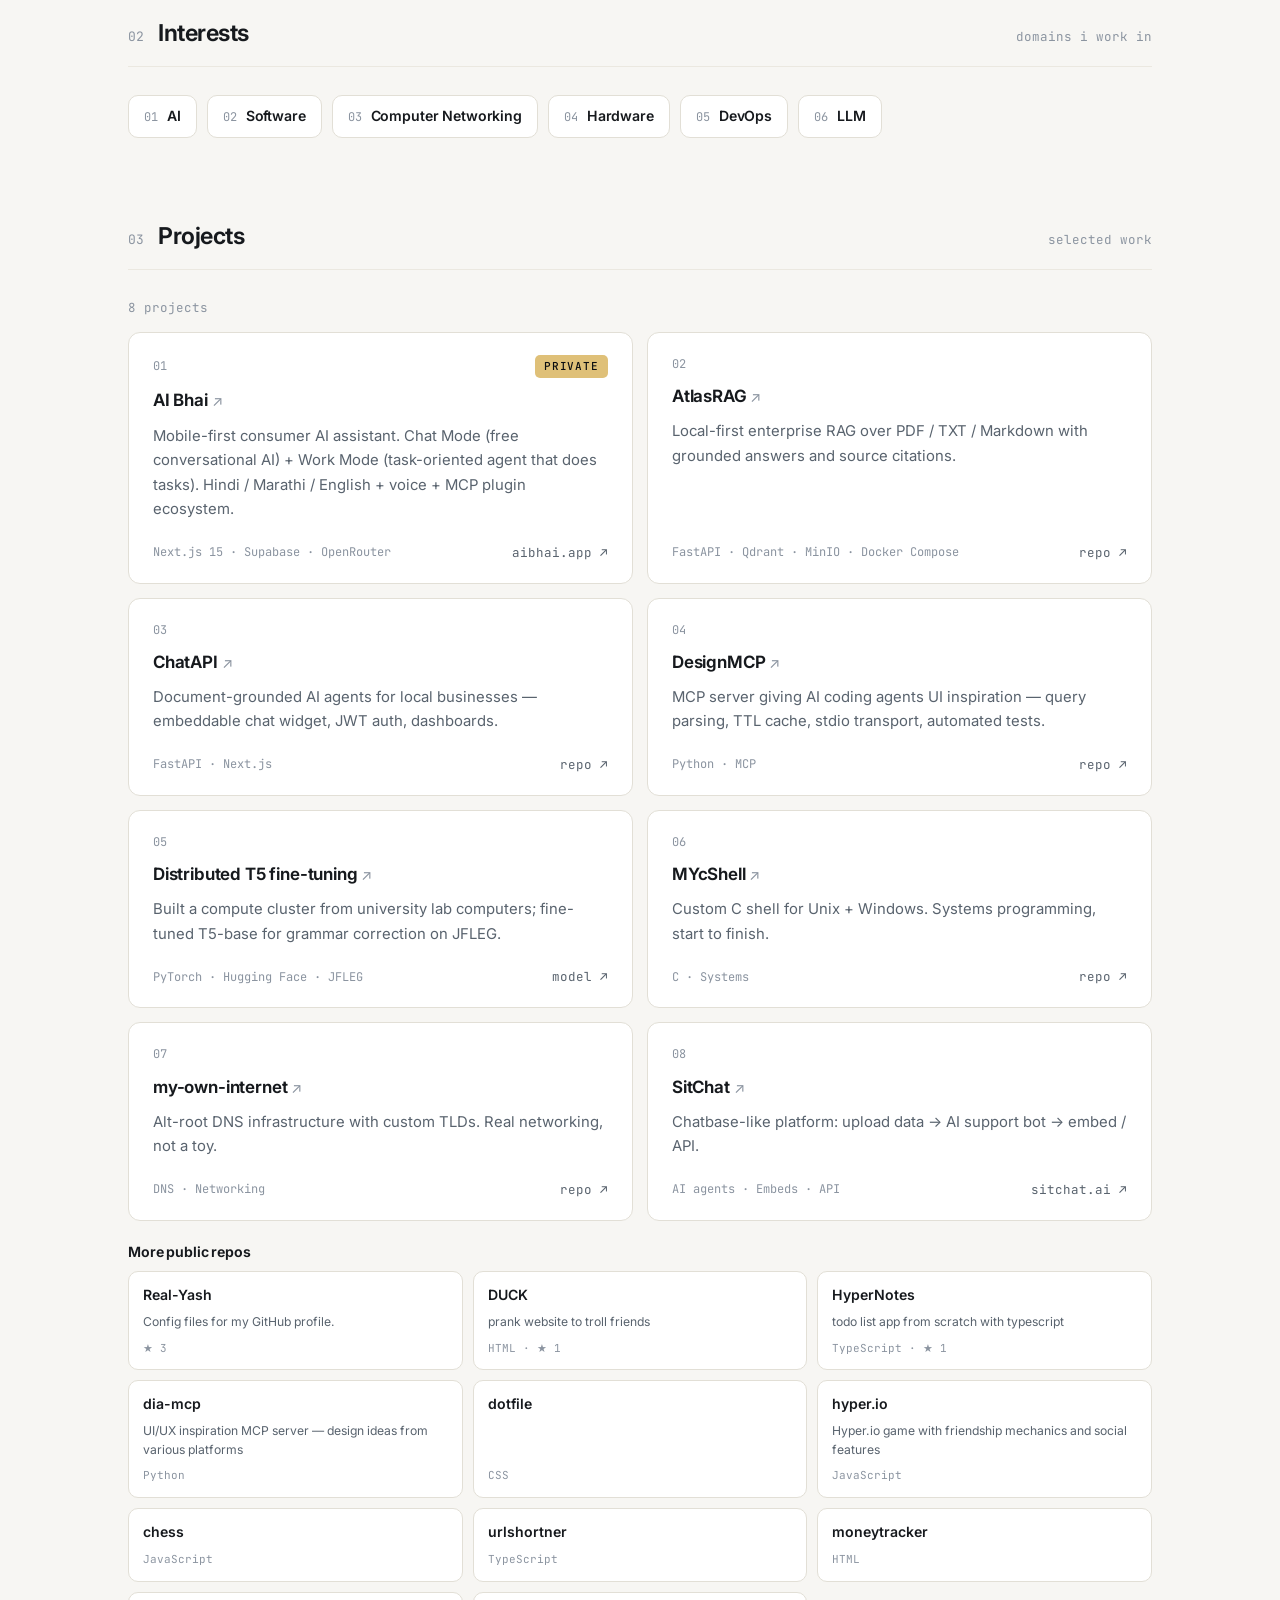
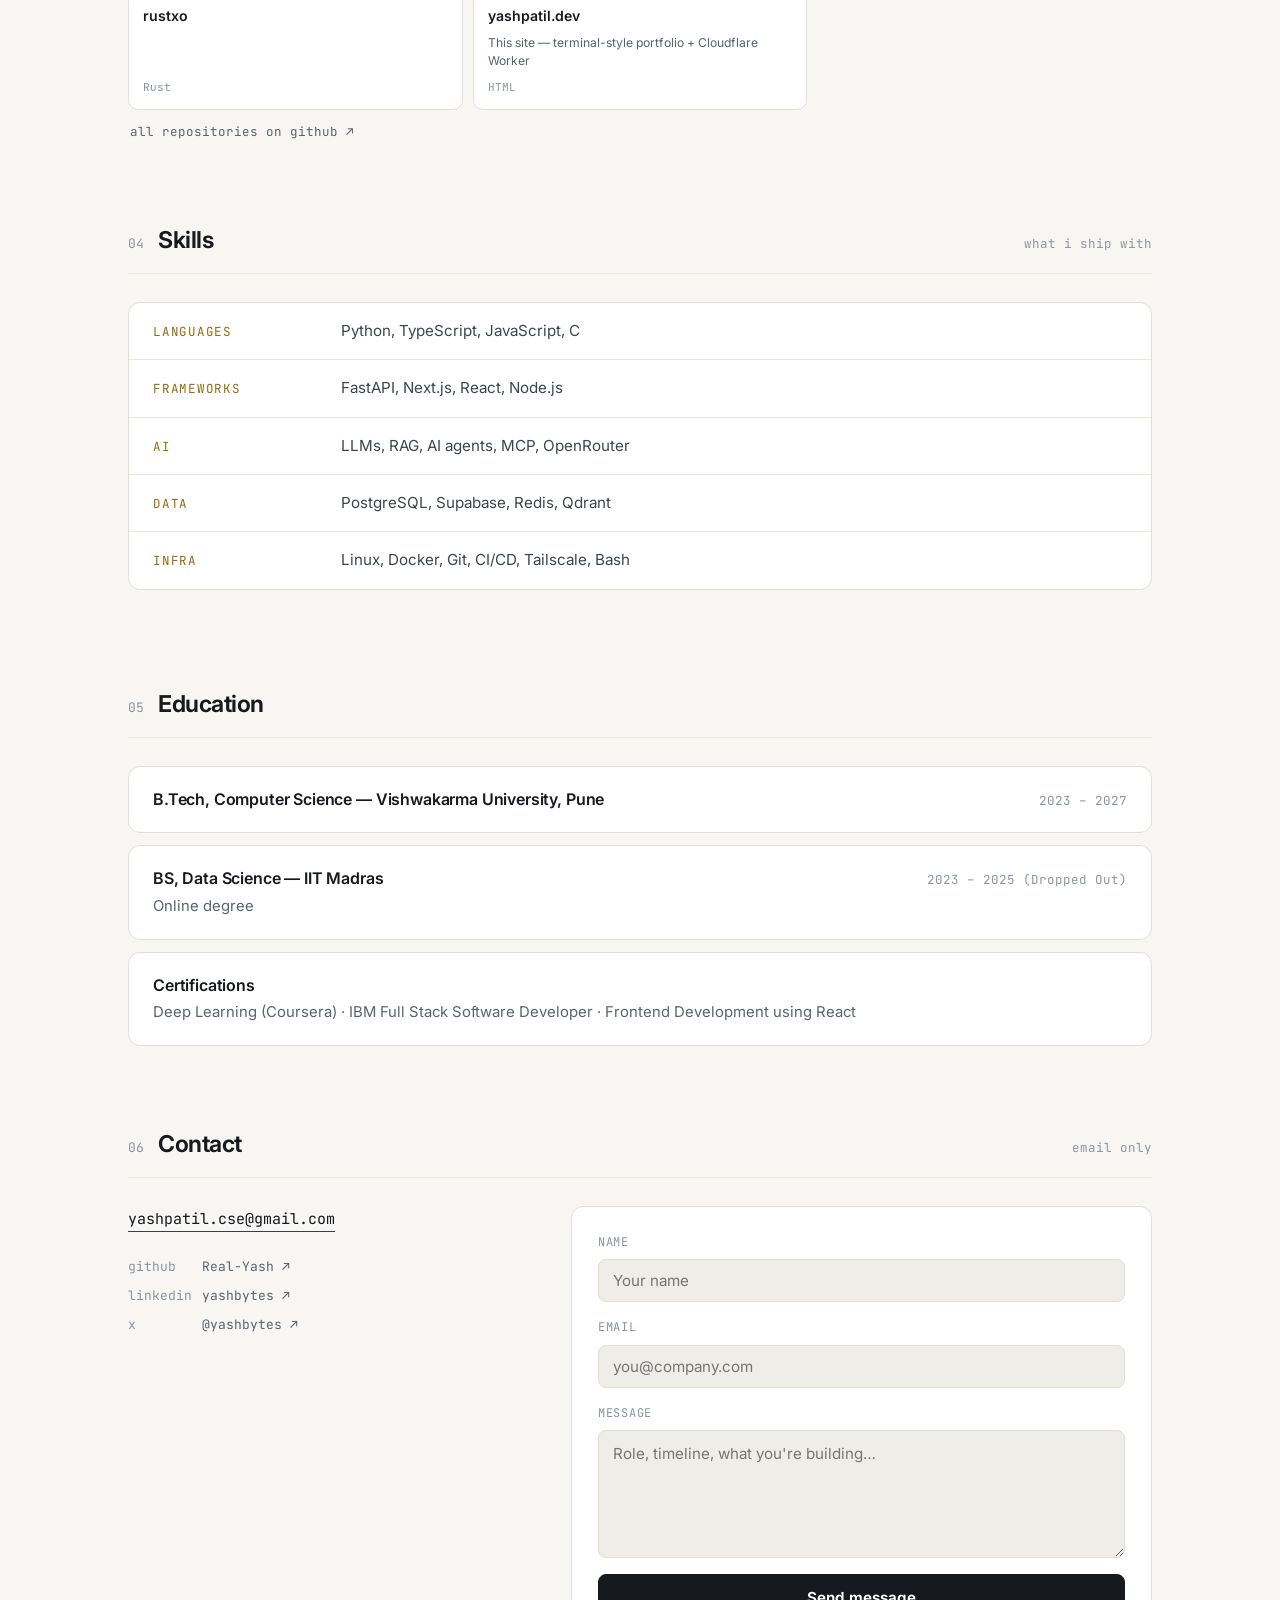
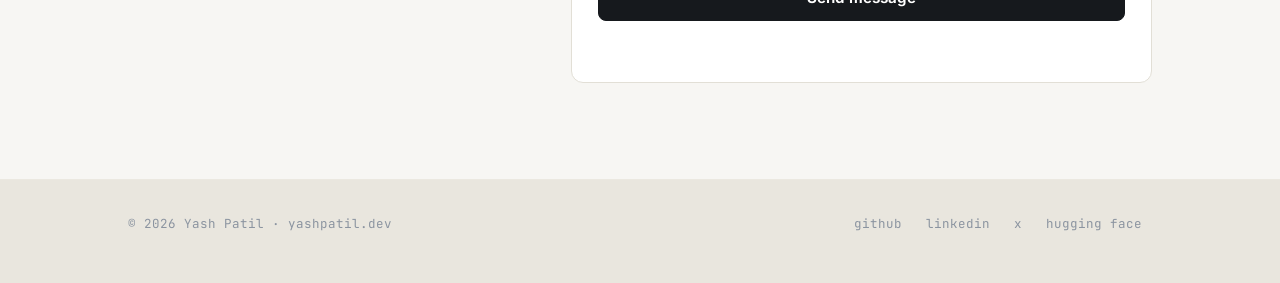
==== commit f48e80bb: "Stats strips, all-repos cards, AI Bhai/SitChat links, IITM dropout note, contact cleanup" ====
--- a/public/index.html
+++ b/public/index.html
@@ -130,6 +130,7 @@
 .stats-src{font-family:var(--mono);font-size:12px;color:var(--faint);margin:10px 2px 0}
 .stats-src a{color:var(--muted);text-decoration:none}
 .stats-src a:hover{color:var(--accent)}
+.stats.gh{grid-template-columns:repeat(4,1fr);margin-top:14px}
 /* ---------- terminal ---------- */
 .term{margin-top:56px;border:1px solid #232c3a;border-radius:12px;background:#0e1217;overflow:hidden}
 .term-bar{display:flex;align-items:center;gap:10px;padding:11px 16px;border-bottom:1px solid #181e27;font-family:var(--mono);font-size:12.5px;color:#626e7d}
@@ -188,6 +189,18 @@
 .stack{font-family:var(--mono);font-size:12px;color:var(--faint)}
 .proj-link{font-family:var(--mono);font-size:12.5px;color:var(--muted);text-decoration:none;white-space:nowrap}
 .proj-link:hover{color:var(--accent)}
+/* ---------- all repos ---------- */
+.more-head{font-size:.88rem;font-weight:650;margin:20px 0 8px;letter-spacing:-.01em}
+.repo-list{list-style:none;margin:0;padding:0;display:grid;grid-template-columns:repeat(3,1fr);gap:10px}
+.repo-list li{display:flex;flex-direction:column;gap:6px;padding:12px 14px;font-size:.82rem;border:1px solid var(--line);border-radius:10px;background:var(--surface);transition:border-color .18s,transform .18s}
+.repo-list li:hover{border-color:#334052;transform:translateY(-2px)}
+.repo-list a{color:var(--text);text-decoration:none;font-weight:600;font-size:.88rem;white-space:nowrap;overflow:hidden;text-overflow:ellipsis}
+.repo-list a:hover{color:var(--accent)}
+.repo-desc{color:var(--muted);font-size:.76rem;line-height:1.55;display:-webkit-box;-webkit-line-clamp:2;-webkit-box-orient:vertical;overflow:hidden;flex:1;min-width:0}
+.repo-meta{margin-top:auto;padding-top:2px;font-family:var(--mono);font-size:11px;color:var(--faint);white-space:nowrap}
+.more-foot{margin:12px 2px 0;font-family:var(--mono);font-size:12.5px}
+.more-foot a{color:var(--muted);text-decoration:none}
+.more-foot a:hover{color:var(--accent)}
 /* ---------- skills ---------- */
 .skill-rows{border:1px solid var(--line);border-radius:12px;background:var(--surface);overflow:hidden}
 .skill-row{display:grid;grid-template-columns:170px 1fr;gap:18px;padding:16px 24px;align-items:baseline}
@@ -229,6 +242,7 @@
 .foot nav a:hover{color:var(--accent)}
 @media(max-width:820px){
   .proj-grid{grid-template-columns:1fr 1fr}
+  .repo-list{grid-template-columns:1fr 1fr}
   .contact-grid{grid-template-columns:1fr}
   .hero{padding:60px 0 48px}
 }
@@ -250,7 +264,7 @@
   .stats::-webkit-scrollbar{display:none}
   .stats div{min-width:46%;scroll-snap-align:start}
   .stats dd{font-size:1.2rem}
-  .proj-grid{grid-template-columns:1fr}
+  .proj-grid,.repo-list{grid-template-columns:1fr}
   .sec-label .note{display:none}
   .identity{gap:14px}
   .avatar{width:68px;height:68px;border-radius:20px}
@@ -314,9 +328,16 @@
     <dl class="stats">
       <div><dt>tokens burned</dt><dd>3.41B</dd></div>
       <div><dt>ai spend</dt><dd>$1,206</dd></div>
-      <div><dt>lines of code</dt><dd>46.4K</dd></div>
+      <div><dt>lines of code</dt><dd>318.0K</dd></div>
     </dl>
-    <p class="stats-src">tokens via <a href="https://tokenmaxxing.sh/real-yash" target="_blank" rel="noreferrer">tokenmaxxing ↗</a> · code across 17 owned repos via <a href="https://github.com/Real-Yash" target="_blank" rel="noreferrer">github ↗</a> · oct 2026</p>
+    <p class="stats-src">tokens via <a href="https://tokenmaxxing.sh/real-yash" target="_blank" rel="noreferrer">tokenmaxxing ↗</a> · code across 38 owned repos (incl. private) · oct 2026</p>
+    <dl class="stats gh">
+      <div><dt>repos</dt><dd>38</dd></div>
+      <div><dt>commits</dt><dd>1,779</dd></div>
+      <div><dt>pull requests</dt><dd>102</dd></div>
+      <div><dt>forks</dt><dd>0</dd></div>
+    </dl>
+    <p class="stats-src">via <a href="https://github.com/Real-Yash" target="_blank" rel="noreferrer">github.com/Real-Yash ↗</a> · oct 2026</p>
 
     <div class="term">
       <div class="term-bar"><span class="pulse" aria-hidden="true"></span><span>yash — zsh</span><span class="hint">help · ↑↓ history · ⇥ complete</span></div>
@@ -367,9 +388,9 @@
     <div class="proj-grid">
       <article class="proj" data-domains="ai llm software">
         <div class="proj-top"><span class="idx">01</span><span class="tag-private">PRIVATE</span></div>
-        <h3>AI Bhai</h3>
+        <h3><a href="https://aibhai.app" target="_blank" rel="noreferrer">AI Bhai <span class="ext">↗</span></a></h3>
         <p>Mobile-first consumer AI assistant. Chat Mode (free conversational AI) + Work Mode (task-oriented agent that does tasks). Hindi / Marathi / English + voice + MCP plugin ecosystem.</p>
-        <div class="proj-foot"><span class="stack">Next.js 15 · Supabase · OpenRouter</span></div>
+        <div class="proj-foot"><span class="stack">Next.js 15 · Supabase · OpenRouter</span><a class="proj-link" href="https://aibhai.app" target="_blank" rel="noreferrer">aibhai.app ↗</a></div>
       </article>
       <article class="proj" data-domains="ai llm software devops">
         <div class="proj-top"><span class="idx">02</span></div>
@@ -409,11 +430,26 @@
       </article>
       <article class="proj" data-domains="ai llm software">
         <div class="proj-top"><span class="idx">08</span></div>
-        <h3>SitChat</h3>
+        <h3><a href="https://sitchat.ai" target="_blank" rel="noreferrer">SitChat <span class="ext">↗</span></a></h3>
         <p>Chatbase-like platform: upload data → AI support bot → embed / API.</p>
-        <div class="proj-foot"><span class="stack">AI agents · Embeds · API</span></div>
+        <div class="proj-foot"><span class="stack">AI agents · Embeds · API</span><a class="proj-link" href="https://sitchat.ai" target="_blank" rel="noreferrer">sitchat.ai ↗</a></div>
       </article>
     </div>
+    <h3 class="more-head">More public repos</h3>
+    <ul class="repo-list">
+      <li><a href="https://github.com/Real-Yash/Real-Yash" target="_blank" rel="noreferrer">Real-Yash</a><span class="repo-desc">Config files for my GitHub profile.</span><span class="repo-meta">★ 3</span></li>
+      <li><a href="https://github.com/Real-Yash/DUCK" target="_blank" rel="noreferrer">DUCK</a><span class="repo-desc">prank website to troll friends</span><span class="repo-meta">HTML · ★ 1</span></li>
+      <li><a href="https://github.com/Real-Yash/HyperNotes" target="_blank" rel="noreferrer">HyperNotes</a><span class="repo-desc">todo list app from scratch with typescript</span><span class="repo-meta">TypeScript · ★ 1</span></li>
+      <li><a href="https://github.com/Real-Yash/dia-mcp" target="_blank" rel="noreferrer">dia-mcp</a><span class="repo-desc">UI/UX inspiration MCP server — design ideas from various platforms</span><span class="repo-meta">Python</span></li>
+      <li><a href="https://github.com/Real-Yash/dotfile" target="_blank" rel="noreferrer">dotfile</a><span class="repo-meta">CSS</span></li>
+      <li><a href="https://github.com/Real-Yash/hyper.io" target="_blank" rel="noreferrer">hyper.io</a><span class="repo-desc">Hyper.io game with friendship mechanics and social features</span><span class="repo-meta">JavaScript</span></li>
+      <li><a href="https://github.com/Real-Yash/chess" target="_blank" rel="noreferrer">chess</a><span class="repo-meta">JavaScript</span></li>
+      <li><a href="https://github.com/Real-Yash/urlshortner" target="_blank" rel="noreferrer">urlshortner</a><span class="repo-meta">TypeScript</span></li>
+      <li><a href="https://github.com/Real-Yash/moneytracker" target="_blank" rel="noreferrer">moneytracker</a><span class="repo-meta">HTML</span></li>
+      <li><a href="https://github.com/Real-Yash/rustxo" target="_blank" rel="noreferrer">rustxo</a><span class="repo-meta">Rust</span></li>
+      <li><a href="https://github.com/Real-Yash/yashpatil.dev" target="_blank" rel="noreferrer">yashpatil.dev</a><span class="repo-desc">This site — terminal-style portfolio + Cloudflare Worker</span><span class="repo-meta">HTML</span></li>
+    </ul>
+    <p class="more-foot"><a href="https://github.com/Real-Yash?tab=repositories" target="_blank" rel="noreferrer">all repositories on github ↗</a></p>
   </section>
 
   <section class="block" id="skills">
@@ -436,7 +472,7 @@
       </div>
       <div class="edu-item">
         <div><div class="t">BS, Data Science — IIT Madras</div><div class="d">Online degree</div></div>
-        <div class="r">2023 – 2025</div>
+        <div class="r">2023 – 2025 (Dropped Out)</div>
       </div>
       <div class="edu-item">
         <div><div class="t">Certifications</div><div class="d">Deep Learning (Coursera) · IBM Full Stack Software Developer · Frontend Development using React</div></div>
@@ -448,7 +484,6 @@
     <div class="sec-label"><span class="n">06</span><h2>Contact</h2><span class="note">email only</span></div>
     <div class="contact-grid">
       <div class="contact-copy">
-        <p>Recruiters: this site mirrors my resume — one consistent story. The fastest way to reach me is email.</p>
         <p><a class="email" href="mailto:yashpatil.cse@gmail.com">yashpatil.cse@gmail.com</a></p>
         <ul class="contact-ids">
           <li><span class="k">github</span><a href="https://github.com/Real-Yash" target="_blank" rel="noreferrer">Real-Yash ↗</a></li>
@@ -561,7 +596,7 @@
   education: () => { go('education'); return '→ #education'; },
   contact: () => { go('contact'); return '→ #contact — yashpatil.cse@gmail.com'; },
   socials: () => 'github.com/Real-Yash · linkedin.com/in/yashbytes · x.com/yashbytes',
-  stats: () => '3.41B tokens · $1,206 spend · 46.4K lines across 17 owned repos (oct 2026)',
+  stats: () => '3.41B tokens · $1,206 spend · 318.0K lines (38 repos) · 1,779 commits · 102 PRs · oct 2026',
   filter: (arg) => {
     const keys = ['ai', 'software', 'networking', 'hardware', 'devops', 'llm'];
     if (!arg || arg === 'all') { applyFilter(''); go('projects'); return '→ showing all projects'; }
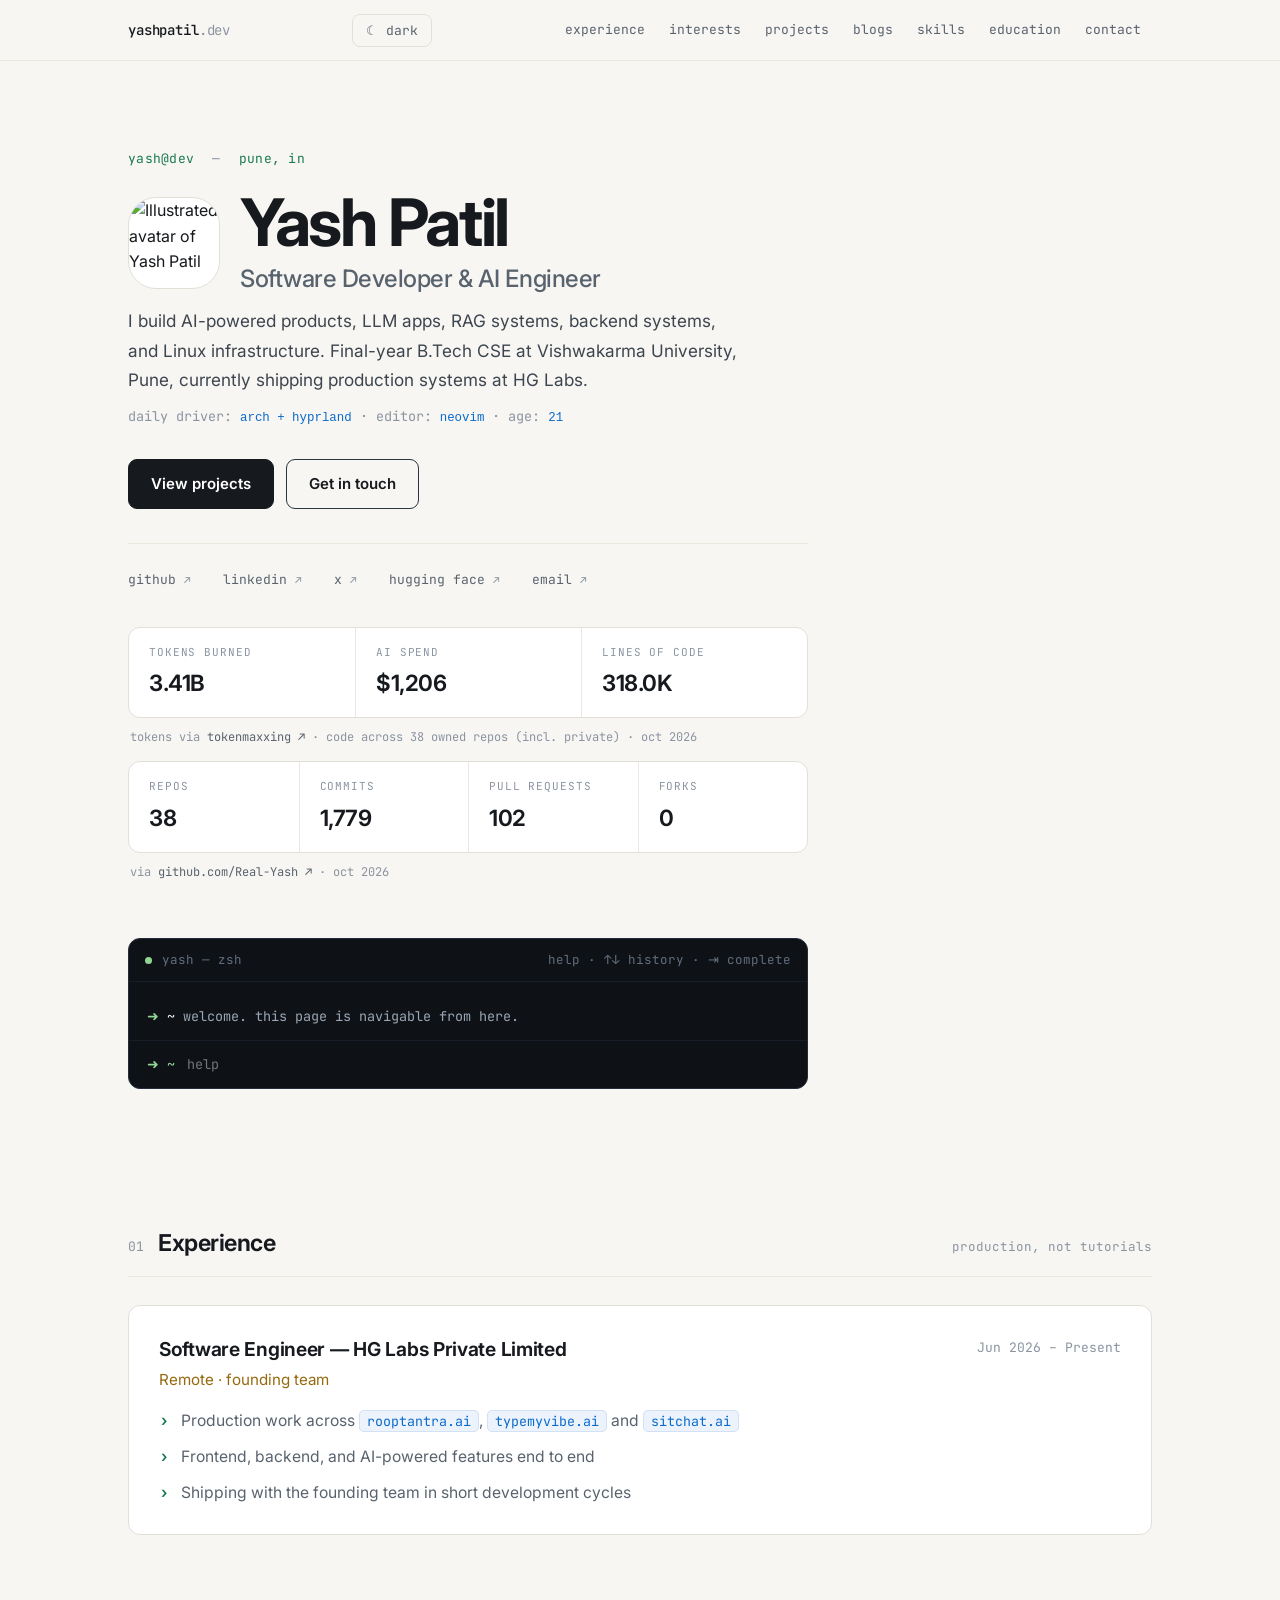
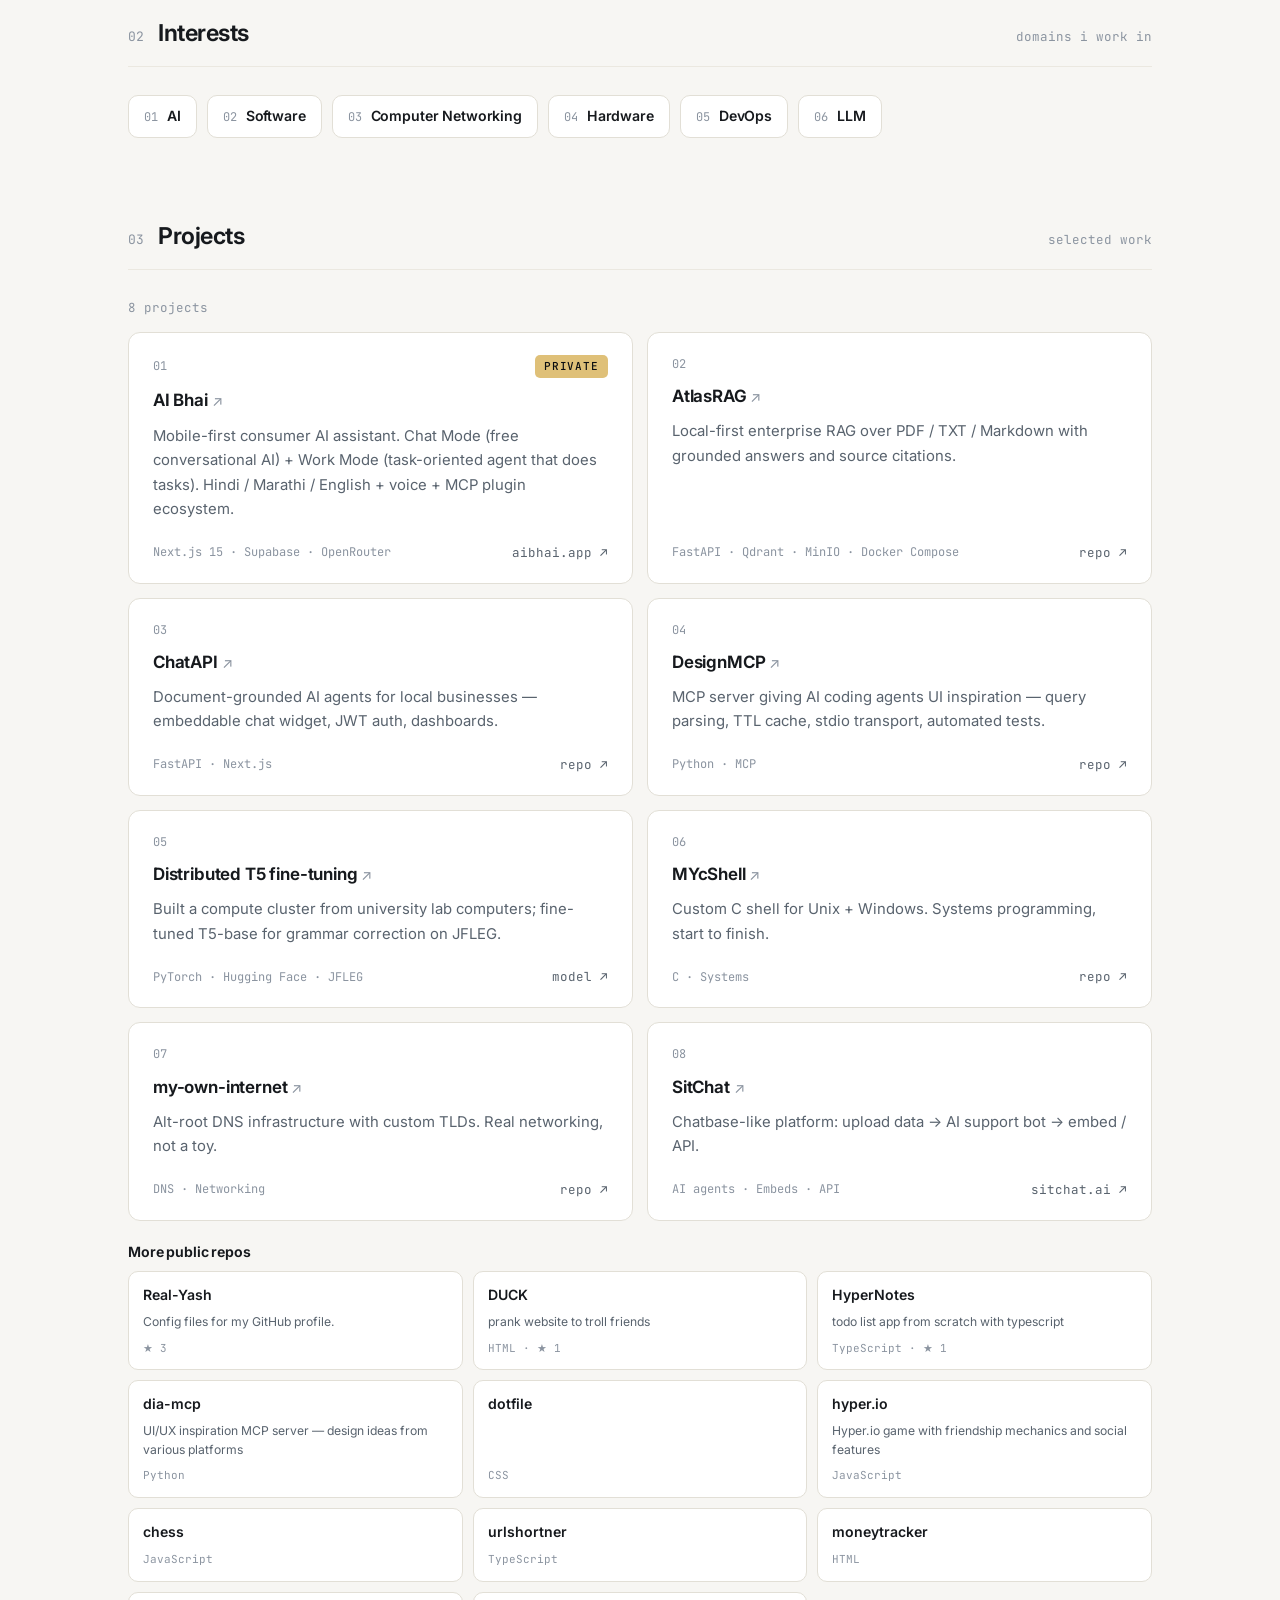
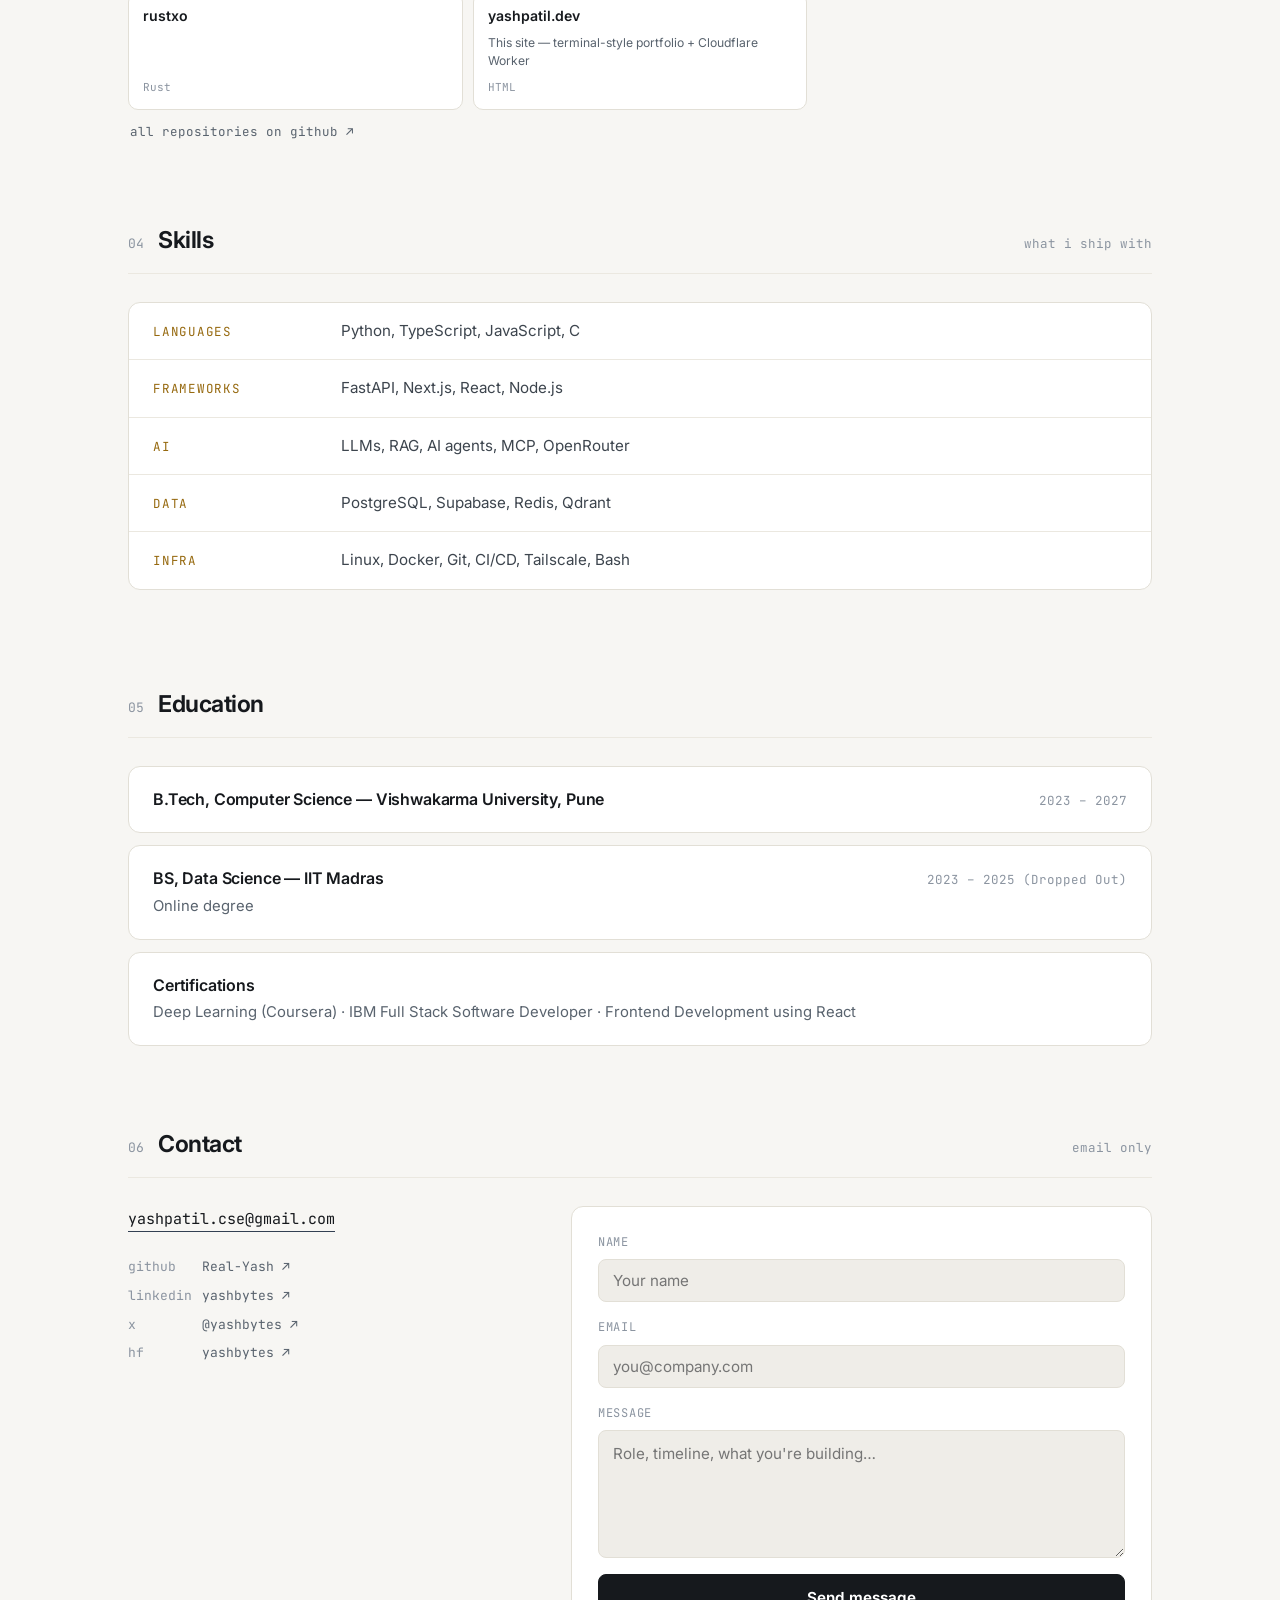
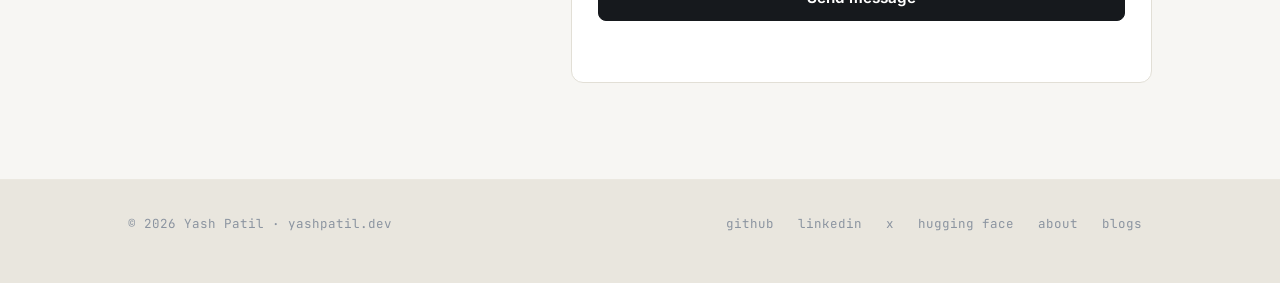
==== commit 8f609c88: "About page, second blog post, SEO retitle, favicons, sitemap" ====
--- a/public/index.html
+++ b/public/index.html
@@ -3,21 +3,23 @@
 <head>
 <meta charset="UTF-8">
 <meta name="viewport" content="width=device-width, initial-scale=1.0">
-<title>Yash Patil — Computer Engineer | yashpatil.dev</title>
-<meta name="description" content="Yash Patil is a Computer Engineer and final-year B.Tech CSE student at Vishwakarma University, Pune. I build AI-powered products, backend systems, and Linux infrastructure. Currently at HG Labs.">
+<title>Yash Patil | Software Developer &amp; AI Engineer</title>
+<meta name="description" content="Yash Patil (yashbytes) is a Software Developer & AI Engineer and final-year B.Tech CSE student at Vishwakarma University, Pune. I build AI-powered products, LLM apps, RAG systems, backend systems, and Linux infrastructure. Currently at HG Labs.">
 <meta name="robots" content="index, follow">
 <link rel="canonical" href="https://yashpatil.dev/">
 <meta property="og:type" content="website">
 <meta property="og:site_name" content="yashpatil.dev">
-<meta property="og:title" content="Yash Patil — Computer Engineer">
-<meta property="og:description" content="I build AI-powered products, backend systems, and Linux infrastructure. Software Engineer at HG Labs. B.Tech CSE, Vishwakarma University (2023–2027).">
+<meta property="og:title" content="Yash Patil | Software Developer &amp; AI Engineer">
+<meta property="og:description" content="Software Developer & AI Engineer building AI-powered products, LLM apps, RAG systems, backend systems, and Linux infrastructure. HG Labs. B.Tech CSE, Vishwakarma University.">
 <meta property="og:url" content="https://yashpatil.dev/">
 <meta property="og:image" content="https://yashpatil.dev/avatar.jpg">
 <meta name="twitter:image" content="https://yashpatil.dev/avatar.jpg">
 <meta name="twitter:card" content="summary">
-<meta name="twitter:title" content="Yash Patil — Computer Engineer">
-<meta name="twitter:description" content="AI-powered products, backend systems, Linux infrastructure. HG Labs · Vishwakarma University CSE '27.">
-<link rel="icon" type="image/svg+xml" href="data:image/svg+xml,%3Csvg xmlns='http://www.w3.org/2000/svg' viewBox='0 0 32 32'%3E%3Crect width='32' height='32' rx='7' fill='%230b0d10'/%3E%3Ctext x='8' y='23' font-family='monospace' font-size='16' fill='%23e8edf2'%3E~%3C/text%3E%3C/svg%3E">
+<meta name="twitter:title" content="Yash Patil | Software Developer &amp; AI Engineer">
+<meta name="twitter:description" content="Software Developer & AI Engineer. AI products, LLM apps, RAG, backend systems, Linux infra. HG Labs, VU CSE '27.">
+<link rel="icon" type="image/svg+xml" href="/favicon.svg">
+<link rel="icon" type="image/png" sizes="48x48" href="/favicon-48x48.png">
+<link rel="apple-touch-icon" sizes="180x180" href="/apple-touch-icon.png">
 <link rel="preconnect" href="https://fonts.googleapis.com">
 <link rel="preconnect" href="https://fonts.gstatic.com" crossorigin>
 <link href="https://fonts.googleapis.com/css2?family=Inter:wght@400;500;600;700&family=JetBrains+Mono:wght@400;500&display=swap" rel="stylesheet">
@@ -32,8 +34,9 @@
   "name": "Yash Patil",
   "alternateName": "yashbytes",
   "url": "https://yashpatil.dev/",
-  "jobTitle": "Software Engineer at HG Labs Private Limited",
-  "description": "Computer Engineer. Final-year B.Tech CSE at Vishwakarma University, Pune. Builds AI-powered products, backend systems, and Linux infrastructure.",
+  "jobTitle": "Software Developer and AI Engineer at HG Labs Private Limited",
+  "description": "Yash Patil (yashbytes) is a Software Developer and AI Engineer, and a final-year B.Tech CSE student at Vishwakarma University, Pune. Builds AI-powered products, LLM apps, RAG systems, backend systems, and Linux infrastructure.",
+  "knowsAbout": ["Software Development", "AI Engineering", "Large Language Models", "Retrieval-Augmented Generation", "AI Agents", "Backend Systems", "Linux Infrastructure", "DevOps"],
   "alumniOf": [
     { "@type": "CollegeOrUniversity", "name": "Vishwakarma University, Pune" },
     { "@type": "CollegeOrUniversity", "name": "Indian Institute of Technology Madras" }
@@ -295,6 +298,7 @@
       <a href="#experience">experience</a>
       <a href="#interests">interests</a>
       <a href="#projects">projects</a>
+      <a href="/blogs/">blogs</a>
       <a href="#skills">skills</a>
       <a href="#education">education</a>
       <a href="#contact">contact</a>
@@ -309,19 +313,20 @@
       <img class="avatar" src="/avatar.jpg" alt="Illustrated avatar of Yash Patil" width="460" height="460" fetchpriority="high">
       <div>
         <h1>Yash Patil</h1>
-        <p class="role">Computer Engineer</p>
+        <p class="role">Software Developer &amp; AI Engineer</p>
       </div>
     </div>
-    <p class="lede">I build AI-powered products, backend systems, and Linux infrastructure. Final-year B.Tech CSE at Vishwakarma University, Pune — currently shipping production systems at HG Labs.</p>
+    <p class="lede">I build AI-powered products, LLM apps, RAG systems, backend systems, and Linux infrastructure. Final-year B.Tech CSE at Vishwakarma University, Pune, currently shipping production systems at HG Labs.</p>
     <p class="sub">daily driver: <code>arch + hyprland</code> · editor: <code>neovim</code> · age: <code id="age">21</code></p>
     <div class="actions">
       <a class="btn btn-solid" href="#projects">View projects</a>
       <a class="btn btn-ghost" href="#contact">Get in touch</a>
     </div>
     <div class="socials">
-      <a href="https://github.com/Real-Yash" target="_blank" rel="noreferrer">github <span class="ext">↗</span></a>
-      <a href="https://www.linkedin.com/in/yashbytes/" target="_blank" rel="noreferrer">linkedin <span class="ext">↗</span></a>
-      <a href="https://x.com/yashbytes" target="_blank" rel="noreferrer">x <span class="ext">↗</span></a>
+      <a href="https://github.com/Real-Yash" target="_blank" rel="me noopener noreferrer">github <span class="ext">↗</span></a>
+      <a href="https://www.linkedin.com/in/yashbytes/" target="_blank" rel="me noopener noreferrer">linkedin <span class="ext">↗</span></a>
+      <a href="https://x.com/yashbytes" target="_blank" rel="me noopener noreferrer">x <span class="ext">↗</span></a>
+      <a href="https://huggingface.co/yashbytes" target="_blank" rel="me noopener noreferrer">hugging face <span class="ext">↗</span></a>
       <a href="mailto:yashpatil.cse@gmail.com">email <span class="ext">↗</span></a>
     </div>
 
@@ -486,9 +491,10 @@
       <div class="contact-copy">
         <p><a class="email" href="mailto:yashpatil.cse@gmail.com">yashpatil.cse@gmail.com</a></p>
         <ul class="contact-ids">
-          <li><span class="k">github</span><a href="https://github.com/Real-Yash" target="_blank" rel="noreferrer">Real-Yash ↗</a></li>
-          <li><span class="k">linkedin</span><a href="https://www.linkedin.com/in/yashbytes/" target="_blank" rel="noreferrer">yashbytes ↗</a></li>
-          <li><span class="k">x</span><a href="https://x.com/yashbytes" target="_blank" rel="noreferrer">@yashbytes ↗</a></li>
+          <li><span class="k">github</span><a href="https://github.com/Real-Yash" target="_blank" rel="me noopener noreferrer">Real-Yash ↗</a></li>
+          <li><span class="k">linkedin</span><a href="https://www.linkedin.com/in/yashbytes/" target="_blank" rel="me noopener noreferrer">yashbytes ↗</a></li>
+          <li><span class="k">x</span><a href="https://x.com/yashbytes" target="_blank" rel="me noopener noreferrer">@yashbytes ↗</a></li>
+          <li><span class="k">hf</span><a href="https://huggingface.co/yashbytes" target="_blank" rel="me noopener noreferrer">yashbytes ↗</a></li>
         </ul>
       </div>
       <form class="contact" id="contact-form" method="post" action="/api/contact">
@@ -514,10 +520,12 @@
     <div class="foot">
       <span class="sig">© 2026 Yash Patil · yashpatil.dev</span>
       <nav aria-label="Social">
-        <a href="https://github.com/Real-Yash" target="_blank" rel="noreferrer">github</a>
-        <a href="https://www.linkedin.com/in/yashbytes/" target="_blank" rel="noreferrer">linkedin</a>
-        <a href="https://x.com/yashbytes" target="_blank" rel="noreferrer">x</a>
-        <a href="https://huggingface.co/yashbytes" target="_blank" rel="noreferrer">hugging face</a>
+        <a href="https://github.com/Real-Yash" target="_blank" rel="me noopener noreferrer">github</a>
+        <a href="https://www.linkedin.com/in/yashbytes/" target="_blank" rel="me noopener noreferrer">linkedin</a>
+        <a href="https://x.com/yashbytes" target="_blank" rel="me noopener noreferrer">x</a>
+        <a href="https://huggingface.co/yashbytes" target="_blank" rel="me noopener noreferrer">hugging face</a>
+        <a href="/about/">about</a>
+        <a href="/blogs/">blogs</a>
       </nav>
     </div>
   </div>
@@ -584,10 +592,11 @@
   x: 'https://x.com/yashbytes',
   email: 'mailto:yashpatil.cse@gmail.com',
   tokenmaxxing: 'https://tokenmaxxing.sh/real-yash',
+  blogs: '/blogs/',
 };
 const CMDS = {
   help: () => 'nav: experience · interests · projects · skills · education · contact — info: whoami · stats · socials · ls — filter <domain|all> · open <site> · clear',
-  whoami: () => 'Yash Patil — Computer Engineer. B.Tech CSE, Vishwakarma University (2023–2027).',
+  whoami: () => 'Yash Patil, Software Developer and AI Engineer. B.Tech CSE, Vishwakarma University (2023-2027).',
   ls: () => 'experience  interests  projects  skills  education  contact',
   experience: () => { go('experience'); return '→ #experience'; },
   interests: () => { go('interests'); return '→ #interests'; },
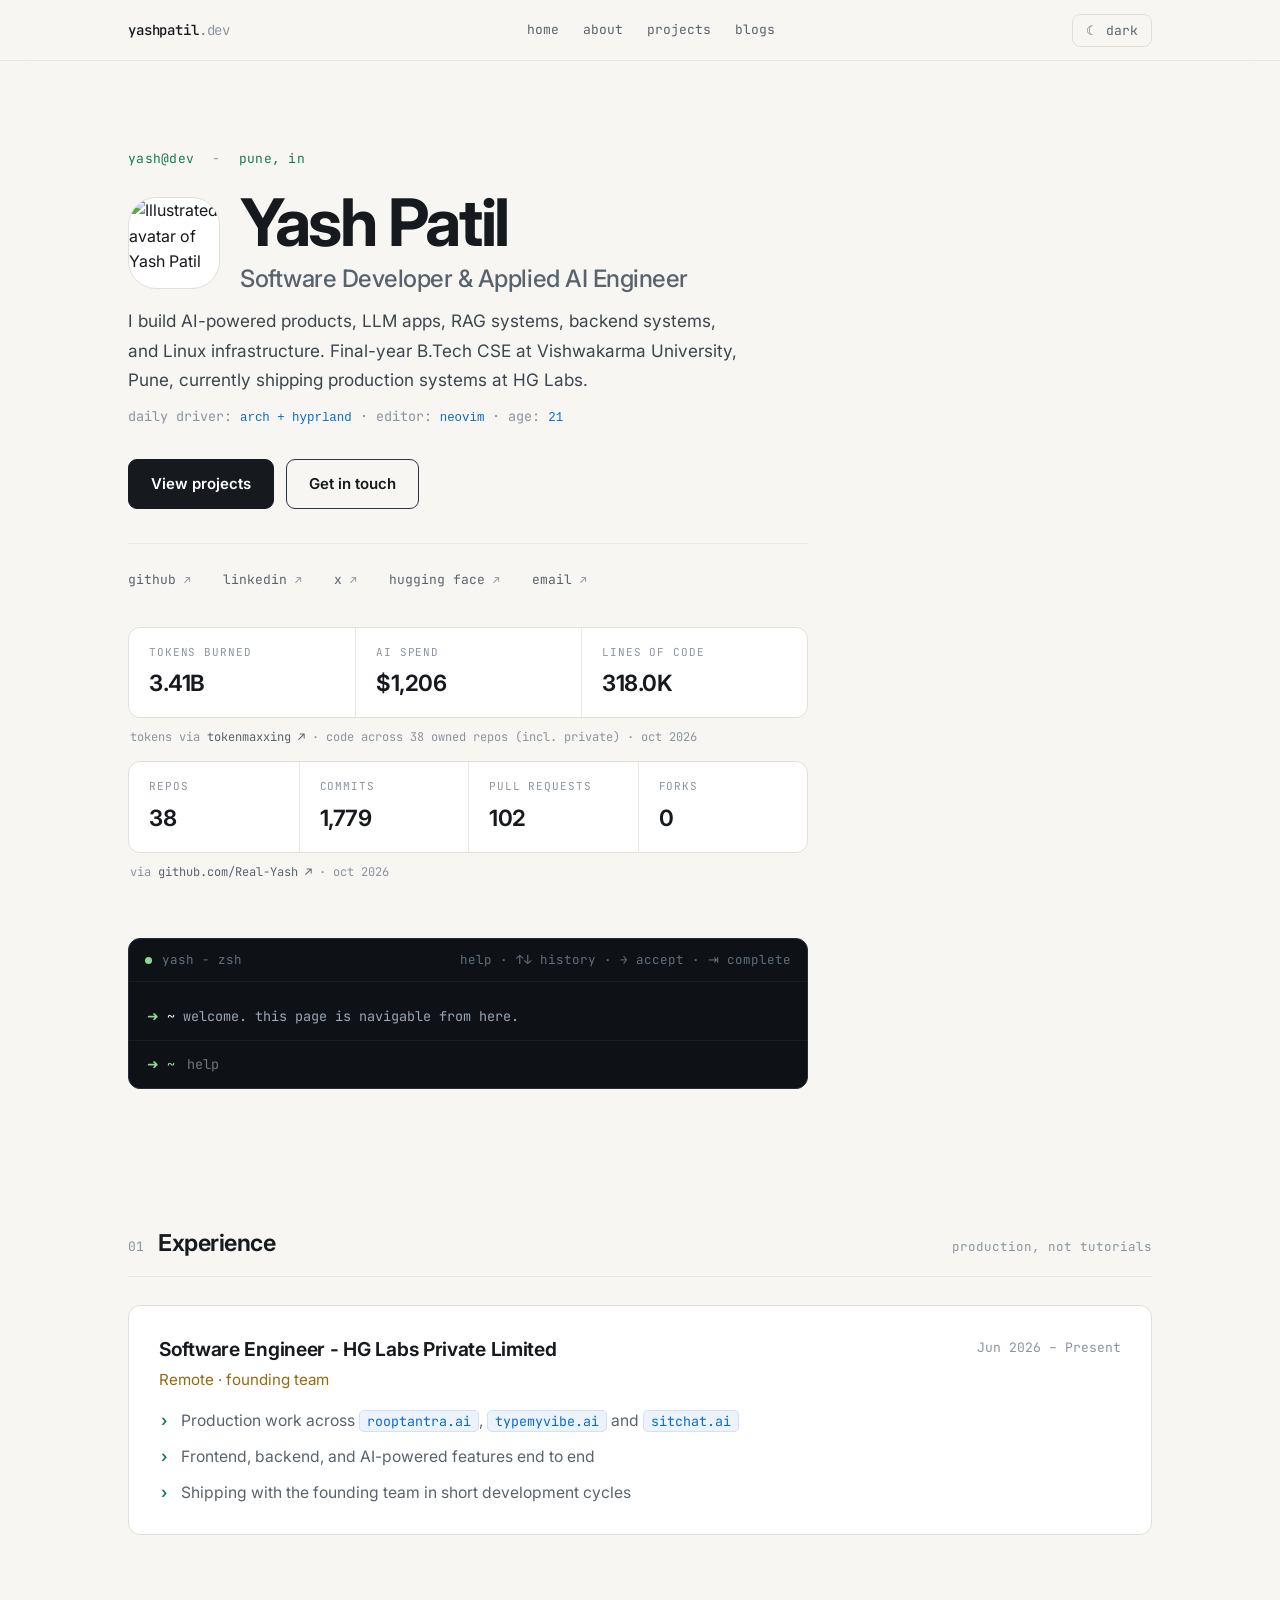
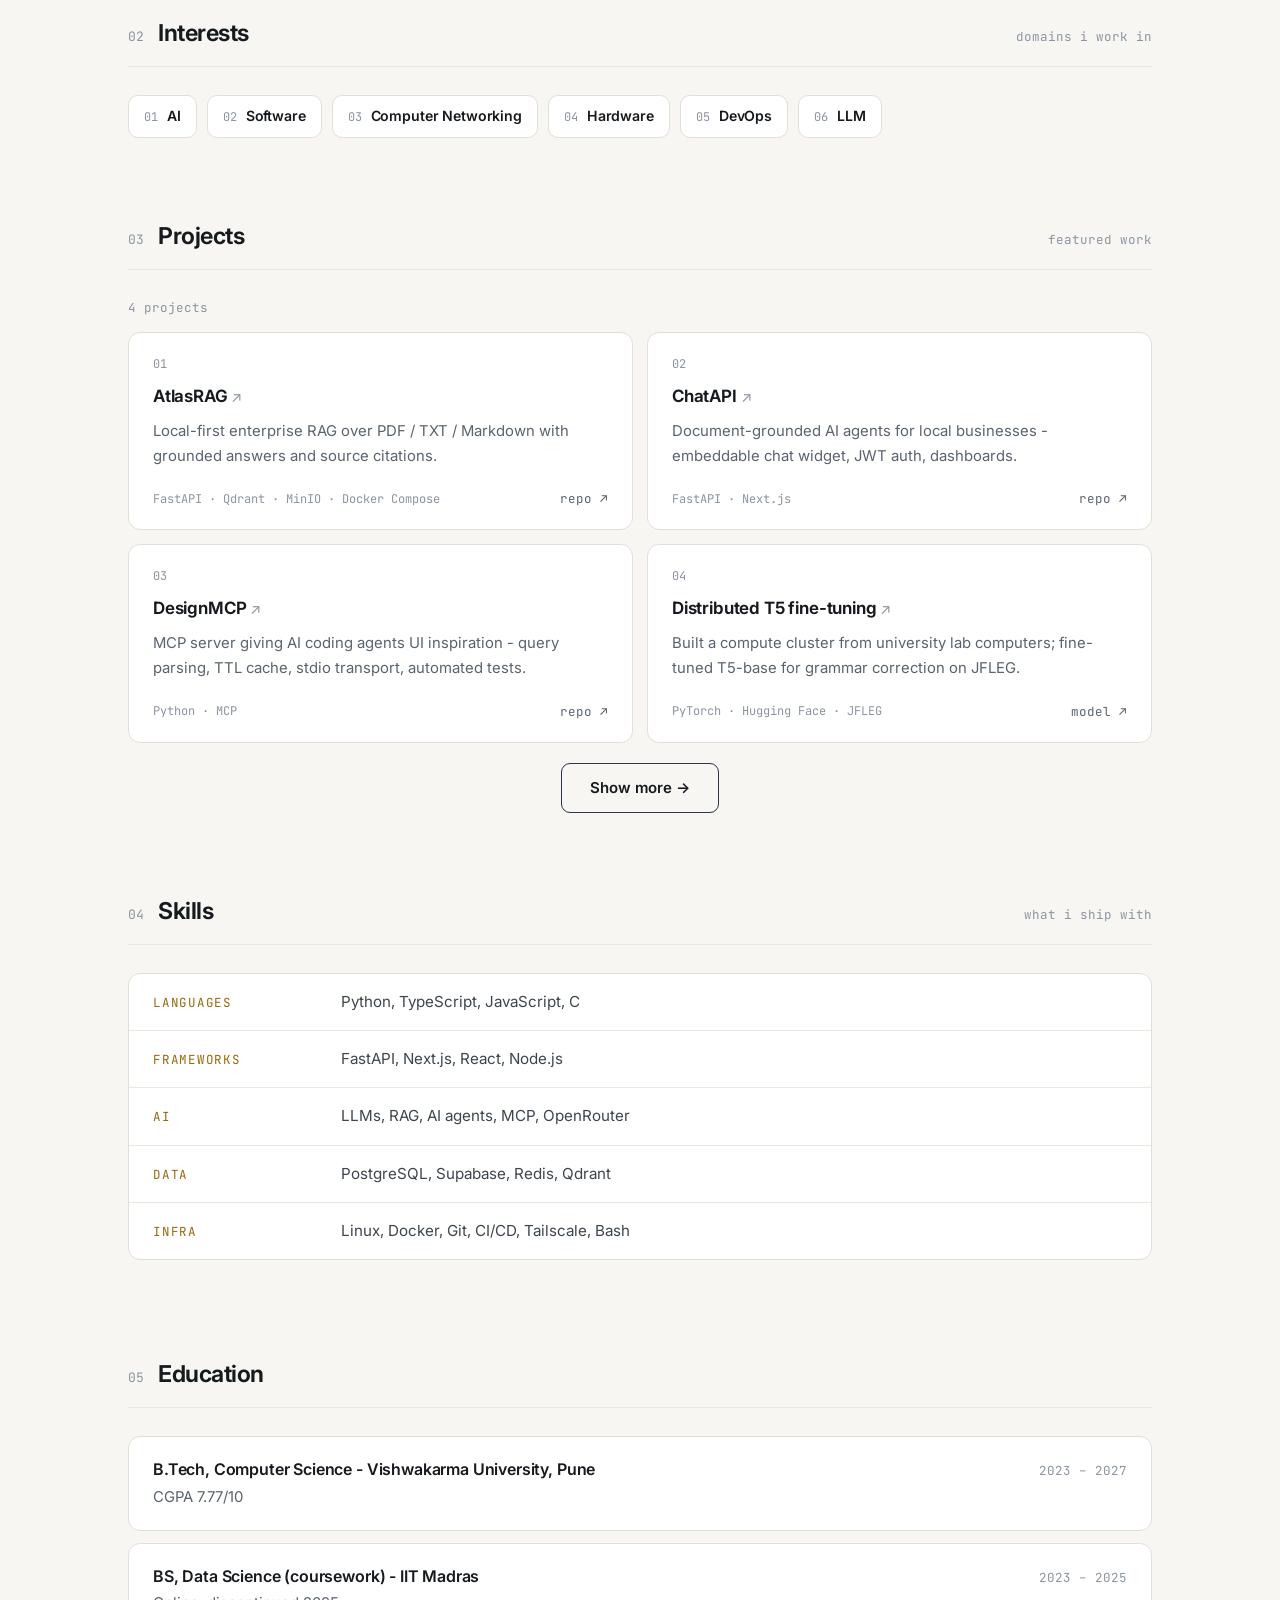
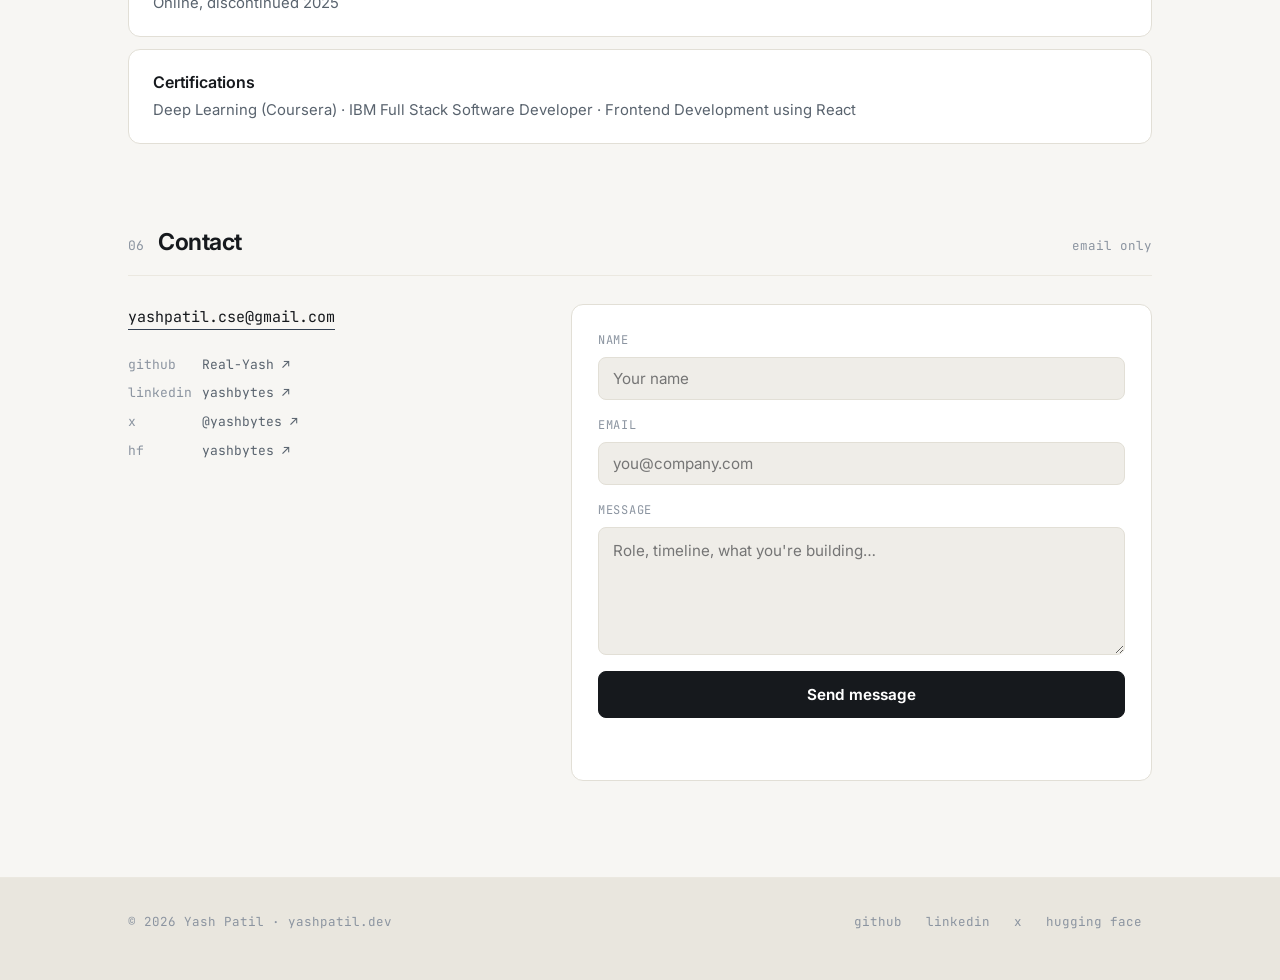
==== commit a18bada8: "Projects archive page, uniform nav, about rebuild with FAQ schema, Applied AI identity" ====
--- a/public/index.html
+++ b/public/index.html
@@ -3,20 +3,26 @@
 <head>
 <meta charset="UTF-8">
 <meta name="viewport" content="width=device-width, initial-scale=1.0">
-<title>Yash Patil | Software Developer &amp; AI Engineer</title>
-<meta name="description" content="Yash Patil (yashbytes) is a Software Developer & AI Engineer and final-year B.Tech CSE student at Vishwakarma University, Pune. I build AI-powered products, LLM apps, RAG systems, backend systems, and Linux infrastructure. Currently at HG Labs.">
+<title>Yash Patil | Software Developer &amp; Applied AI Engineer</title>
+<meta name="description" content="Yash Patil (yashbytes) is a Software Developer & Applied AI Engineer and final-year B.Tech CSE student at Vishwakarma University, Pune. I build AI-powered products, LLM apps, RAG systems, backend systems, and Linux infrastructure. Currently at HG Labs.">
 <meta name="robots" content="index, follow">
 <link rel="canonical" href="https://yashpatil.dev/">
 <meta property="og:type" content="website">
 <meta property="og:site_name" content="yashpatil.dev">
-<meta property="og:title" content="Yash Patil | Software Developer &amp; AI Engineer">
-<meta property="og:description" content="Software Developer & AI Engineer building AI-powered products, LLM apps, RAG systems, backend systems, and Linux infrastructure. HG Labs. B.Tech CSE, Vishwakarma University.">
+<meta property="og:title" content="Yash Patil | Software Developer &amp; Applied AI Engineer">
+<meta property="og:description" content="Software Developer & Applied AI Engineer building AI-powered products, LLM apps, RAG systems, backend systems, and Linux infrastructure. HG Labs. B.Tech CSE, Vishwakarma University.">
 <meta property="og:url" content="https://yashpatil.dev/">
-<meta property="og:image" content="https://yashpatil.dev/avatar.jpg">
-<meta name="twitter:image" content="https://yashpatil.dev/avatar.jpg">
-<meta name="twitter:card" content="summary">
-<meta name="twitter:title" content="Yash Patil | Software Developer &amp; AI Engineer">
-<meta name="twitter:description" content="Software Developer & AI Engineer. AI products, LLM apps, RAG, backend systems, Linux infra. HG Labs, VU CSE '27.">
+<meta property="og:image" content="https://cdn.jsdelivr.net/gh/Real-Yash/yashpatil.dev@main/public/social/home.png">
+<meta property="og:image:width" content="1200">
+<meta property="og:image:height" content="630">
+<meta property="og:image:alt" content="Yash Patil, Software Developer and AI Engineer, yashpatil.dev">
+<meta name="twitter:card" content="summary_large_image">
+<meta name="twitter:site" content="@yashbytes">
+<meta name="twitter:creator" content="@yashbytes">
+<meta name="twitter:image" content="https://cdn.jsdelivr.net/gh/Real-Yash/yashpatil.dev@main/public/social/home.png">
+<meta name="twitter:image:alt" content="Yash Patil, Software Developer and AI Engineer, yashpatil.dev">
+<meta name="twitter:title" content="Yash Patil | Software Developer &amp; Applied AI Engineer">
+<meta name="twitter:description" content="Software Developer & Applied AI Engineer. AI products, LLM apps, RAG, backend systems, Linux infra. HG Labs, VU CSE '27.">
 <link rel="icon" type="image/svg+xml" href="/favicon.svg">
 <link rel="icon" type="image/png" sizes="48x48" href="/favicon-48x48.png">
 <link rel="apple-touch-icon" sizes="180x180" href="/apple-touch-icon.png">
@@ -32,11 +38,11 @@
   "@context": "https://schema.org",
   "@type": "Person",
   "name": "Yash Patil",
-  "alternateName": "yashbytes",
+  "alternateName": ["yashbytes", "yashpatil"],
   "url": "https://yashpatil.dev/",
-  "jobTitle": "Software Developer and AI Engineer at HG Labs Private Limited",
-  "description": "Yash Patil (yashbytes) is a Software Developer and AI Engineer, and a final-year B.Tech CSE student at Vishwakarma University, Pune. Builds AI-powered products, LLM apps, RAG systems, backend systems, and Linux infrastructure.",
-  "knowsAbout": ["Software Development", "AI Engineering", "Large Language Models", "Retrieval-Augmented Generation", "AI Agents", "Backend Systems", "Linux Infrastructure", "DevOps"],
+  "jobTitle": "Software Developer and Applied AI Engineer at HG Labs Private Limited",
+  "description": "Yash Patil (yashbytes) is a Software Developer and Applied AI Engineer, and a final-year B.Tech CSE student at Vishwakarma University, Pune. Builds AI-powered products, LLM apps, RAG systems, backend systems, and Linux infrastructure.",
+  "knowsAbout": ["Software Development", "Applied AI Engineering", "AI Engineering", "Large Language Models", "LLM Engineering", "Retrieval-Augmented Generation", "RAG", "AI Agents", "Backend Systems", "Linux Infrastructure", "DevOps"],
   "alumniOf": [
     { "@type": "CollegeOrUniversity", "name": "Vishwakarma University, Pune" },
     { "@type": "CollegeOrUniversity", "name": "Indian Institute of Technology Madras" }
@@ -96,7 +102,6 @@
 .site-nav a:hover{color:var(--text);background:var(--hover)}
 .site-nav a.active{color:var(--accent)}
 #menu-btn{display:none;font-family:var(--mono);font-size:13px;color:var(--text);background:none;border:1px solid var(--line);border-radius:8px;padding:7px 13px;cursor:pointer}
-.head-actions{display:flex;gap:10px;align-items:center}
 #theme-btn{font-family:var(--mono);font-size:13px;color:var(--muted);background:none;border:1px solid var(--line);border-radius:8px;padding:7px 13px;cursor:pointer;white-space:nowrap}
 #theme-btn:hover{color:var(--text);border-color:var(--faint)}
 /* ---------- hero ---------- */
@@ -143,9 +148,15 @@
 #term-out p{margin:5px 0;color:#9aa6b4}
 #term-out .ps{color:#8fd694}
 #term-out .bright{color:#e8edf2}
+#term-out .dim{color:#626e7d}
+#term-out .amber{color:#dfc078}
+#term-out .err{color:#f0889a}
+.term:focus-within{border-color:#334052}
 .term-form{display:flex;align-items:center;gap:10px;padding:13px 18px;border-top:1px solid #181e27;font-family:var(--mono);font-size:13.5px}
 .term-form .ps{color:#8fd694;white-space:nowrap}
-.term-form input{flex:1;min-width:0;background:transparent;border:0;outline:0;color:#e8edf2;font-family:var(--mono);font-size:13.5px;caret-color:#8fd694}
+.term-inputwrap{position:relative;flex:1;min-width:0;display:flex}
+.term-inputwrap input{flex:1;min-width:0;background:transparent;border:0;outline:0;color:#e8edf2;font-family:var(--mono);font-size:13.5px;caret-color:#8fd694}
+#term-ghost{position:absolute;top:50%;transform:translateY(-50%);color:#3d4756;white-space:pre;overflow:hidden;pointer-events:none;font-family:var(--mono);font-size:13.5px;display:none;max-width:100%}
 /* ---------- sections ---------- */
 section.block{padding:72px 0 8px;scroll-margin-top:72px}
 .sec-label{display:flex;align-items:baseline;gap:14px;border-bottom:1px solid var(--line-soft);padding-bottom:14px;margin-bottom:28px}
@@ -204,6 +215,10 @@
 .more-foot{margin:12px 2px 0;font-family:var(--mono);font-size:12.5px}
 .more-foot a{color:var(--muted);text-decoration:none}
 .more-foot a:hover{color:var(--accent)}
+.show-more-wrap{margin-top:20px;display:flex;justify-content:center}
+.show-more-btn{display:inline-flex;align-items:center;gap:8px;font-size:15px;font-weight:600;text-decoration:none;border-radius:9px;padding:12px 28px;background:transparent;color:var(--text);border:1px solid #2b3442;transition:transform .15s,background .15s,border-color .15s}
+.show-more-btn:hover{border-color:var(--faint);background:var(--hover)}
+.show-more-btn:active{transform:translateY(1px)}
 /* ---------- skills ---------- */
 .skill-rows{border:1px solid var(--line);border-radius:12px;background:var(--surface);overflow:hidden}
 .skill-row{display:grid;grid-template-columns:170px 1fr;gap:18px;padding:16px 24px;align-items:baseline}
@@ -254,13 +269,12 @@
   .site-nav.open{display:flex}
   #menu-btn{display:block}
   .brand{font-size:12.5px}
-  .head-actions{gap:8px}
   #theme-btn,#menu-btn{padding:7px 10px;font-size:12px}
   .hero h1{font-size:2.35rem}
   .hero .role{font-size:1.08rem}
   .actions .btn{flex:1 1 150px;justify-content:center}
   .term-bar .hint{display:none}
-  .term-form input{font-size:16px}
+  .term-inputwrap input,#term-ghost{font-size:16px}
   .field input,.field textarea{font-size:16px}
   .skill-row{grid-template-columns:1fr;gap:6px}
   .stats{display:flex;overflow-x:auto;scroll-snap-type:x mandatory;-webkit-overflow-scrolling:touch;scrollbar-width:none}
@@ -290,30 +304,25 @@
 <header class="site-head">
   <div class="wrap">
     <a class="brand" href="#top"><b>yashpatil</b><span class="at">.dev</span></a>
-    <span class="head-actions">
-      <button id="theme-btn" type="button" aria-label="Toggle color theme">☀ light</button>
-      <button id="menu-btn" type="button" aria-expanded="false" aria-controls="site-nav">menu</button>
-    </span>
     <nav class="site-nav" id="site-nav" aria-label="Sections">
-      <a href="#experience">experience</a>
-      <a href="#interests">interests</a>
-      <a href="#projects">projects</a>
+      <a href="#top">home</a>
+      <a href="/about/">about</a>
+      <a href="/projects/">projects</a>
       <a href="/blogs/">blogs</a>
-      <a href="#skills">skills</a>
-      <a href="#education">education</a>
-      <a href="#contact">contact</a>
     </nav>
+    <button id="theme-btn" type="button" aria-label="Toggle color theme">☀ light</button>
+    <button id="menu-btn" type="button" aria-expanded="false" aria-controls="site-nav">menu</button>
   </div>
 </header>
 
 <div class="wrap" id="top">
   <section class="hero">
-    <p class="kicker">yash@dev <span class="sep">—</span> pune, in</p>
+    <p class="kicker">yash@dev <span class="sep">-</span> pune, in</p>
     <div class="identity">
-      <img class="avatar" src="/avatar.jpg" alt="Illustrated avatar of Yash Patil" width="460" height="460" fetchpriority="high">
+      <img class="avatar" src="https://cdn.jsdelivr.net/gh/Real-Yash/yashpatil.dev@main/public/avatar.jpg" alt="Illustrated avatar of Yash Patil" width="460" height="460" fetchpriority="high">
       <div>
         <h1>Yash Patil</h1>
-        <p class="role">Software Developer &amp; AI Engineer</p>
+        <p class="role">Software Developer &amp; Applied AI Engineer</p>
       </div>
     </div>
     <p class="lede">I build AI-powered products, LLM apps, RAG systems, backend systems, and Linux infrastructure. Final-year B.Tech CSE at Vishwakarma University, Pune, currently shipping production systems at HG Labs.</p>
@@ -331,28 +340,28 @@
     </div>
 
     <dl class="stats">
-      <div><dt>tokens burned</dt><dd>3.41B</dd></div>
-      <div><dt>ai spend</dt><dd>$1,206</dd></div>
-      <div><dt>lines of code</dt><dd>318.0K</dd></div>
+      <div><dt>tokens burned</dt><dd id="stat-tokens">3.41B</dd></div>
+      <div><dt>ai spend</dt><dd id="stat-spend">$1,206</dd></div>
+      <div><dt>lines of code</dt><dd id="stat-loc">318.0K</dd></div>
     </dl>
-    <p class="stats-src">tokens via <a href="https://tokenmaxxing.sh/real-yash" target="_blank" rel="noreferrer">tokenmaxxing ↗</a> · code across 38 owned repos (incl. private) · oct 2026</p>
+    <p class="stats-src">tokens via <a href="https://tokenmaxxing.sh/real-yash" target="_blank" rel="noreferrer">tokenmaxxing ↗</a> · code across <span id="stat-repos-inline">38</span> owned repos (incl. private) · <span id="stats-month-a">oct 2026</span></p>
     <dl class="stats gh">
-      <div><dt>repos</dt><dd>38</dd></div>
-      <div><dt>commits</dt><dd>1,779</dd></div>
-      <div><dt>pull requests</dt><dd>102</dd></div>
-      <div><dt>forks</dt><dd>0</dd></div>
+      <div><dt>repos</dt><dd id="stat-repos">38</dd></div>
+      <div><dt>commits</dt><dd id="stat-commits">1,779</dd></div>
+      <div><dt>pull requests</dt><dd id="stat-prs">102</dd></div>
+      <div><dt>forks</dt><dd id="stat-forks">0</dd></div>
     </dl>
-    <p class="stats-src">via <a href="https://github.com/Real-Yash" target="_blank" rel="noreferrer">github.com/Real-Yash ↗</a> · oct 2026</p>
+    <p class="stats-src">via <a href="https://github.com/Real-Yash" target="_blank" rel="noreferrer">github.com/Real-Yash ↗</a> · <span id="stats-month-b">oct 2026</span></p>
 
     <div class="term">
-      <div class="term-bar"><span class="pulse" aria-hidden="true"></span><span>yash — zsh</span><span class="hint">help · ↑↓ history · ⇥ complete</span></div>
+      <div class="term-bar"><span class="pulse" aria-hidden="true"></span><span>yash - zsh</span><span class="hint">help · ↑↓ history · → accept · ⇥ complete</span></div>
       <div id="term-out" role="log" aria-live="polite">
         <p><span class="ps">➜</span> <span class="bright">~</span> <span>welcome. this page is navigable from here.</span></p>
       </div>
       <form class="term-form" id="term-form" autocomplete="off">
         <span class="ps" aria-hidden="true">➜ ~</span>
         <label for="term-in" class="hp">Terminal command</label>
-        <input id="term-in" type="text" spellcheck="false" autocapitalize="none" autocomplete="off" placeholder="help" aria-label="Terminal command">
+        <span class="term-inputwrap"><input id="term-in" type="text" spellcheck="false" autocapitalize="none" autocomplete="off" placeholder="help" aria-label="Terminal command"><span id="term-ghost" aria-hidden="true"></span></span>
       </form>
     </div>
   </section>
@@ -362,7 +371,7 @@
     <div class="job">
       <div class="job-top">
         <div>
-          <h3>Software Engineer — HG Labs Private Limited</h3>
+          <h3>Software Engineer - HG Labs Private Limited</h3>
           <div class="co">Remote · founding team</div>
         </div>
         <time>Jun 2026 – Present</time>
@@ -388,73 +397,37 @@
   </section>
 
   <section class="block" id="projects">
-    <div class="sec-label"><span class="n">03</span><h2>Projects</h2><span class="note">selected work</span></div>
-    <div class="proj-toolbar"><p id="filter-status">8 projects</p><button type="button" id="filter-clear" hidden>clear ×</button></div>
+    <div class="sec-label"><span class="n">03</span><h2>Projects</h2><span class="note">featured work</span></div>
+    <div class="proj-toolbar"><p id="filter-status">4 projects</p><button type="button" id="filter-clear" hidden>clear ×</button></div>
     <div class="proj-grid">
-      <article class="proj" data-domains="ai llm software">
-        <div class="proj-top"><span class="idx">01</span><span class="tag-private">PRIVATE</span></div>
-        <h3><a href="https://aibhai.app" target="_blank" rel="noreferrer">AI Bhai <span class="ext">↗</span></a></h3>
-        <p>Mobile-first consumer AI assistant. Chat Mode (free conversational AI) + Work Mode (task-oriented agent that does tasks). Hindi / Marathi / English + voice + MCP plugin ecosystem.</p>
-        <div class="proj-foot"><span class="stack">Next.js 15 · Supabase · OpenRouter</span><a class="proj-link" href="https://aibhai.app" target="_blank" rel="noreferrer">aibhai.app ↗</a></div>
-      </article>
       <article class="proj" data-domains="ai llm software devops">
-        <div class="proj-top"><span class="idx">02</span></div>
+        <div class="proj-top"><span class="idx">01</span></div>
         <h3><a href="https://github.com/Real-Yash/enterprise-rag" target="_blank" rel="noreferrer">AtlasRAG <span class="ext">↗</span></a></h3>
         <p>Local-first enterprise RAG over PDF / TXT / Markdown with grounded answers and source citations.</p>
         <div class="proj-foot"><span class="stack">FastAPI · Qdrant · MinIO · Docker Compose</span><a class="proj-link" href="https://github.com/Real-Yash/enterprise-rag" target="_blank" rel="noreferrer">repo ↗</a></div>
       </article>
       <article class="proj" data-domains="ai llm software">
-        <div class="proj-top"><span class="idx">03</span></div>
+        <div class="proj-top"><span class="idx">02</span></div>
         <h3><a href="https://github.com/Real-Yash/chatapi" target="_blank" rel="noreferrer">ChatAPI <span class="ext">↗</span></a></h3>
-        <p>Document-grounded AI agents for local businesses — embeddable chat widget, JWT auth, dashboards.</p>
+        <p>Document-grounded AI agents for local businesses - embeddable chat widget, JWT auth, dashboards.</p>
         <div class="proj-foot"><span class="stack">FastAPI · Next.js</span><a class="proj-link" href="https://github.com/Real-Yash/chatapi" target="_blank" rel="noreferrer">repo ↗</a></div>
       </article>
       <article class="proj" data-domains="ai software">
-        <div class="proj-top"><span class="idx">04</span></div>
+        <div class="proj-top"><span class="idx">03</span></div>
         <h3><a href="https://github.com/Real-Yash/DesignMCP" target="_blank" rel="noreferrer">DesignMCP <span class="ext">↗</span></a></h3>
-        <p>MCP server giving AI coding agents UI inspiration — query parsing, TTL cache, stdio transport, automated tests.</p>
+        <p>MCP server giving AI coding agents UI inspiration - query parsing, TTL cache, stdio transport, automated tests.</p>
         <div class="proj-foot"><span class="stack">Python · MCP</span><a class="proj-link" href="https://github.com/Real-Yash/DesignMCP" target="_blank" rel="noreferrer">repo ↗</a></div>
       </article>
       <article class="proj" data-domains="ai llm">
-        <div class="proj-top"><span class="idx">05</span></div>
+        <div class="proj-top"><span class="idx">04</span></div>
         <h3><a href="https://huggingface.co/yashbytes/T5-base-grammer-correction" target="_blank" rel="noreferrer">Distributed T5 fine-tuning <span class="ext">↗</span></a></h3>
         <p>Built a compute cluster from university lab computers; fine-tuned T5-base for grammar correction on JFLEG.</p>
         <div class="proj-foot"><span class="stack">PyTorch · Hugging Face · JFLEG</span><a class="proj-link" href="https://huggingface.co/yashbytes/T5-base-grammer-correction" target="_blank" rel="noreferrer">model ↗</a></div>
       </article>
-      <article class="proj" data-domains="software hardware">
-        <div class="proj-top"><span class="idx">06</span></div>
-        <h3><a href="https://github.com/Real-Yash/MYcShell" target="_blank" rel="noreferrer">MYcShell <span class="ext">↗</span></a></h3>
-        <p>Custom C shell for Unix + Windows. Systems programming, start to finish.</p>
-        <div class="proj-foot"><span class="stack">C · Systems</span><a class="proj-link" href="https://github.com/Real-Yash/MYcShell" target="_blank" rel="noreferrer">repo ↗</a></div>
-      </article>
-      <article class="proj" data-domains="networking devops">
-        <div class="proj-top"><span class="idx">07</span></div>
-        <h3><a href="https://github.com/Real-Yash/my-own-internet" target="_blank" rel="noreferrer">my-own-internet <span class="ext">↗</span></a></h3>
-        <p>Alt-root DNS infrastructure with custom TLDs. Real networking, not a toy.</p>
-        <div class="proj-foot"><span class="stack">DNS · Networking</span><a class="proj-link" href="https://github.com/Real-Yash/my-own-internet" target="_blank" rel="noreferrer">repo ↗</a></div>
-      </article>
-      <article class="proj" data-domains="ai llm software">
-        <div class="proj-top"><span class="idx">08</span></div>
-        <h3><a href="https://sitchat.ai" target="_blank" rel="noreferrer">SitChat <span class="ext">↗</span></a></h3>
-        <p>Chatbase-like platform: upload data → AI support bot → embed / API.</p>
-        <div class="proj-foot"><span class="stack">AI agents · Embeds · API</span><a class="proj-link" href="https://sitchat.ai" target="_blank" rel="noreferrer">sitchat.ai ↗</a></div>
-      </article>
-    </div>
-    <h3 class="more-head">More public repos</h3>
-    <ul class="repo-list">
-      <li><a href="https://github.com/Real-Yash/Real-Yash" target="_blank" rel="noreferrer">Real-Yash</a><span class="repo-desc">Config files for my GitHub profile.</span><span class="repo-meta">★ 3</span></li>
-      <li><a href="https://github.com/Real-Yash/DUCK" target="_blank" rel="noreferrer">DUCK</a><span class="repo-desc">prank website to troll friends</span><span class="repo-meta">HTML · ★ 1</span></li>
-      <li><a href="https://github.com/Real-Yash/HyperNotes" target="_blank" rel="noreferrer">HyperNotes</a><span class="repo-desc">todo list app from scratch with typescript</span><span class="repo-meta">TypeScript · ★ 1</span></li>
-      <li><a href="https://github.com/Real-Yash/dia-mcp" target="_blank" rel="noreferrer">dia-mcp</a><span class="repo-desc">UI/UX inspiration MCP server — design ideas from various platforms</span><span class="repo-meta">Python</span></li>
-      <li><a href="https://github.com/Real-Yash/dotfile" target="_blank" rel="noreferrer">dotfile</a><span class="repo-meta">CSS</span></li>
-      <li><a href="https://github.com/Real-Yash/hyper.io" target="_blank" rel="noreferrer">hyper.io</a><span class="repo-desc">Hyper.io game with friendship mechanics and social features</span><span class="repo-meta">JavaScript</span></li>
-      <li><a href="https://github.com/Real-Yash/chess" target="_blank" rel="noreferrer">chess</a><span class="repo-meta">JavaScript</span></li>
-      <li><a href="https://github.com/Real-Yash/urlshortner" target="_blank" rel="noreferrer">urlshortner</a><span class="repo-meta">TypeScript</span></li>
-      <li><a href="https://github.com/Real-Yash/moneytracker" target="_blank" rel="noreferrer">moneytracker</a><span class="repo-meta">HTML</span></li>
-      <li><a href="https://github.com/Real-Yash/rustxo" target="_blank" rel="noreferrer">rustxo</a><span class="repo-meta">Rust</span></li>
-      <li><a href="https://github.com/Real-Yash/yashpatil.dev" target="_blank" rel="noreferrer">yashpatil.dev</a><span class="repo-desc">This site — terminal-style portfolio + Cloudflare Worker</span><span class="repo-meta">HTML</span></li>
-    </ul>
-    <p class="more-foot"><a href="https://github.com/Real-Yash?tab=repositories" target="_blank" rel="noreferrer">all repositories on github ↗</a></p>
+    </div>
+    <div class="show-more-wrap">
+      <a class="show-more-btn" href="/projects/">Show more →</a>
+    </div>
   </section>
 
   <section class="block" id="skills">
@@ -472,12 +445,12 @@
     <div class="sec-label"><span class="n">05</span><h2>Education</h2></div>
     <div class="edu">
       <div class="edu-item">
-        <div><div class="t">B.Tech, Computer Science — Vishwakarma University, Pune</div></div>
+        <div><div class="t">B.Tech, Computer Science - Vishwakarma University, Pune</div><div class="d">CGPA 7.77/10</div></div>
         <div class="r">2023 – 2027</div>
       </div>
       <div class="edu-item">
-        <div><div class="t">BS, Data Science — IIT Madras</div><div class="d">Online degree</div></div>
-        <div class="r">2023 – 2025 (Dropped Out)</div>
+        <div><div class="t">BS, Data Science (coursework) - IIT Madras</div><div class="d">Online, discontinued 2025</div></div>
+        <div class="r">2023 – 2025</div>
       </div>
       <div class="edu-item">
         <div><div class="t">Certifications</div><div class="d">Deep Learning (Coursera) · IBM Full Stack Software Developer · Frontend Development using React</div></div>
@@ -524,15 +497,13 @@
         <a href="https://www.linkedin.com/in/yashbytes/" target="_blank" rel="me noopener noreferrer">linkedin</a>
         <a href="https://x.com/yashbytes" target="_blank" rel="me noopener noreferrer">x</a>
         <a href="https://huggingface.co/yashbytes" target="_blank" rel="me noopener noreferrer">hugging face</a>
-        <a href="/about/">about</a>
-        <a href="/blogs/">blogs</a>
       </nav>
     </div>
   </div>
 </footer>
 
 <script>
-// age from dob (May 25, 2005) — auto-updates every birthday
+// age from dob (May 25, 2005) - auto-updates every birthday
 (() => {
   const dob = new Date(2005, 4, 25);
   const now = new Date();
@@ -574,17 +545,20 @@
   secs.forEach(s => s && io.observe(s));
 }
 
-// terminal: static welcome + command navigation (no fake typing)
+// terminal: yashshell - history, ghost suggestions, live data, easter eggs
 const form = document.getElementById('term-form');
 const input = document.getElementById('term-in');
 const out = document.getElementById('term-out');
-const esc = (s) => s.replace(/[&<>"]/g, c => ({ '&': '&amp;', '<': '&lt;', '>': '&gt;', '"': '&quot;' }[c]));
+const ghost = document.getElementById('term-ghost');
+const esc = (s) => String(s).replace(/[&<>"]/g, c => ({ '&': '&amp;', '<': '&lt;', '>': '&gt;', '"': '&quot;' }[c]));
 const go = (id) => document.getElementById(id)?.scrollIntoView({ behavior: 'smooth' });
-const say = (html) => {
+const say = (html, cls = '') => {
   const p = document.createElement('p');
+  if (cls) p.className = cls;
   p.innerHTML = html;
   out.appendChild(p);
   out.scrollTop = out.scrollHeight;
+  return p;
 };
 const LINKS = {
   github: 'https://github.com/Real-Yash',
@@ -593,19 +567,77 @@
   email: 'mailto:yashpatil.cse@gmail.com',
   tokenmaxxing: 'https://tokenmaxxing.sh/real-yash',
   blogs: '/blogs/',
+  about: '/about/',
+  projects: '/projects/',
+};
+let reposCache = null;
+const getRepos = async () => {
+  if (reposCache && Date.now() - reposCache.at < 3600e3) return reposCache.data;
+  const res = await fetch('https://api.github.com/users/Real-Yash/repos?per_page=100&type=owner', { headers: { Accept: 'application/vnd.github+json' } });
+  if (!res.ok) throw new Error('rate-limited');
+  const all = await res.json();
+  const own = all.filter(r => !r.fork).sort((a, b) => (b.stargazers_count || 0) - (a.stargazers_count || 0));
+  reposCache = { at: Date.now(), data: own };
+  return own;
 };
 const CMDS = {
-  help: () => 'nav: experience · interests · projects · skills · education · contact — info: whoami · stats · socials · ls — filter <domain|all> · open <site> · clear',
-  whoami: () => 'Yash Patil, Software Developer and AI Engineer. B.Tech CSE, Vishwakarma University (2023-2027).',
+  help: () => '<span class="amber">nav</span> - experience · interests · projects · skills · education · contact · blogs · about<br><span class="amber">info</span> - whoami · age · date · stats · repos · socials · email<br><span class="amber">find</span> - search &lt;kw&gt; · filter &lt;domain|all&gt; · open &lt;site|n&gt;<br><span class="amber">misc</span> - banner · theme [light|dark] · clear<br><span class="dim">keys ↑↓ history · → accept suggestion · ⇥ complete · aliases h · cls · gh</span>',
+  banner: () => '<span class="bright">yash patil</span> - software developer &amp; applied ai engineer<br>pune, in · <span class="amber">arch + hyprland</span> · neovim · hg labs<br><span class="dim">stats → numbers · repos → code · search &lt;kw&gt; → projects</span>',
+  whoami: () => 'Yash Patil, Software Developer and Applied AI Engineer. B.Tech CSE, Vishwakarma University (2023-2027).',
+  age: () => {
+    const dob = new Date(2005, 4, 25), now = new Date();
+    let a = now.getFullYear() - dob.getFullYear();
+    const m = now.getMonth() - dob.getMonth();
+    if (m < 0 || (m === 0 && now.getDate() < dob.getDate())) a--;
+    return `${a} years old (born May 25, 2005).`;
+  },
+  date: () => new Date().toLocaleString('en-IN', { dateStyle: 'medium', timeStyle: 'short' }),
   ls: () => 'experience  interests  projects  skills  education  contact',
   experience: () => { go('experience'); return '→ #experience'; },
   interests: () => { go('interests'); return '→ #interests'; },
-  projects: () => { go('projects'); return '→ #projects'; },
+  projects: () => { go('projects'); return '→ #projects (featured) · all at /projects/'; },
   skills: () => { go('skills'); return '→ #skills'; },
   education: () => { go('education'); return '→ #education'; },
-  contact: () => { go('contact'); return '→ #contact — yashpatil.cse@gmail.com'; },
+  contact: () => { go('contact'); return '→ #contact - yashpatil.cse@gmail.com'; },
+  blogs: () => { location.href = '/blogs/'; return '→ going to blogs …'; },
+  about: () => { location.href = '/about/'; return '→ going to about …'; },
   socials: () => 'github.com/Real-Yash · linkedin.com/in/yashbytes · x.com/yashbytes',
-  stats: () => '3.41B tokens · $1,206 spend · 318.0K lines (38 repos) · 1,779 commits · 102 PRs · oct 2026',
+  email: async () => {
+    const addr = 'yashpatil.cse@gmail.com';
+    try { await navigator.clipboard.writeText(addr); return `→ ${esc(addr)} copied to clipboard.`; }
+    catch { return esc(addr); }
+  },
+  theme: (arg) => {
+    const cur = document.documentElement.dataset.theme === 'light' ? 'light' : 'dark';
+    if (arg === 'light' || arg === 'dark') setTheme(arg);
+    else setTheme(cur === 'light' ? 'dark' : 'light');
+    return `→ theme: ${document.documentElement.dataset.theme === 'light' ? 'light' : 'dark'}`;
+  },
+  stats: () => {
+    const s = window.__siteStats;
+    if (!s) return '3.41B tokens · $1,206 spend · 318.0K lines (38 repos) · 1,779 commits · 102 PRs · oct 2026';
+    return `${s.tokens} tokens · ${s.spend} spend · ${s.loc} lines (${s.repos} repos) · ${Number(s.commits).toLocaleString('en-US')} commits · ${Number(s.prs).toLocaleString('en-US')} PRs · ${s.month}`;
+  },
+  repos: async () => {
+    try {
+      const own = await getRepos();
+      const top = own.slice(0, 8).map(r => `${esc(r.name)} <span class="dim">★${r.stargazers_count} · ${esc(r.language || 'misc')}</span>`).join('<br>');
+      return `top repos by stars:<br>${top}<br><span class="dim">${own.length} public owned repos · full archive at /projects/ ↓</span>`;
+    } catch {
+      return '<span class="err">github api is rate-limited right now - featured grid above + full archive at /projects/ is up to date.</span>';
+    }
+  },
+  search: (arg) => {
+    if (!arg) return 'usage: search &lt;keyword&gt; - e.g. search rag';
+    const q = arg.toLowerCase();
+    const cards = [...document.querySelectorAll('.proj')];
+    const hits = cards.filter(c => c.innerText.toLowerCase().includes(q));
+    if (!hits.length) return `no featured match for “${esc(arg)}”. try: ai · llm · rag · mcp · full archive at /projects/`;
+    window.__searchHits = hits.map(c => c.querySelector('h3 a')?.href || null);
+    hits[0].scrollIntoView({ behavior: 'smooth', block: 'center' });
+    return hits.map((c, i) => `${i + 1}. ${esc(c.querySelector('h3')?.innerText || 'project')}`).join('<br>') +
+      `<br><span class="dim">${hits.length} featured match${hits.length > 1 ? 'es' : ''} · open &lt;n&gt; to visit · more at /projects/</span>`;
+  },
   filter: (arg) => {
     const keys = ['ai', 'software', 'networking', 'hardware', 'devops', 'llm'];
     if (!arg || arg === 'all') { applyFilter(''); go('projects'); return '→ showing all projects'; }
@@ -613,50 +645,111 @@
     applyFilter(arg); go('projects'); return `→ filtering projects: ${arg}`;
   },
   open: (arg) => {
+    const n = parseInt(arg, 10);
+    if (n && window.__searchHits?.[n - 1]) { window.open(window.__searchHits[n - 1], '_blank', 'noopener'); return `→ opening match #${n} …`; }
     const url = LINKS[arg];
-    if (!url) return `usage: open ${Object.keys(LINKS).join(' | ')}`;
+    if (!url) return `usage: open ${Object.keys(LINKS).join(' | ')} | &lt;n&gt;`;
+    if (url.startsWith('/')) { location.href = url; return `→ going to ${arg} …`; }
     window.open(url, '_blank', 'noopener');
     return `→ opening ${arg} …`;
   },
+  gh: () => CMDS.open('github'),
+  sudo: () => 'nice try. you already have root access to this page - no password needed.',
+  vim: () => 'you opened vim. there is no :q here. (kidding - this terminal is fake, your editor is safe.)',
+  nvim: () => CMDS.vim(),
+  emacs: () => 'emacs? on an arch + hyprland setup? bold. neovim is right there.',
+  exit: () => 'there is no escape - this tab is home now. try “clear” for a fresh start.',
+  quit: () => CMDS.exit(),
+  logout: () => CMDS.exit(),
+  rm: () => 'refusing to rm anything. your curiosity is safe here.',
+  hello: () => 'hey. type “help” to see what i can do.',
+  hi: () => CMDS.hello(),
+  hey: () => CMDS.hello(),
+  coffee: () => 'brewing… just kidding. go touch grass after you hire me.',
 };
+const ALIAS = { h: 'help', '?': 'help', cls: 'clear' };
 const NAMES = Object.keys(CMDS);
-const hist = [];
+let hist = [];
+try { hist = JSON.parse(localStorage.getItem('yash-term-hist') || '[]'); } catch { hist = []; }
+const saveHist = () => { try { localStorage.setItem('yash-term-hist', JSON.stringify(hist.slice(-50))); } catch { /* private mode */ } };
 let hIdx = -1;
+// fish-style ghost suggestion from history
+const meas = document.createElement('canvas').getContext('2d');
+const paintGhost = () => {
+  if (!ghost || !input) return;
+  const v = input.value;
+  const hit = v ? [...hist].reverse().find(h => h.startsWith(v) && h !== v) : null;
+  if (!hit) { ghost.style.display = 'none'; return; }
+  const cs = getComputedStyle(input);
+  meas.font = `${cs.fontSize} ${cs.fontFamily}`;
+  ghost.style.display = 'block';
+  ghost.style.left = `${meas.measureText(v).width}px`;
+  ghost.textContent = hit.slice(v.length);
+};
+input?.addEventListener('input', paintGhost);
 input?.addEventListener('keydown', (e) => {
   if (e.key === 'ArrowUp') {
     e.preventDefault();
     if (!hist.length) return;
     hIdx = hIdx < 0 ? hist.length - 1 : Math.max(0, hIdx - 1);
     input.value = hist[hIdx];
+    paintGhost();
   } else if (e.key === 'ArrowDown') {
     e.preventDefault();
     if (hIdx < 0) return;
     hIdx++;
     input.value = hIdx >= hist.length ? (hIdx = -1, '') : hist[hIdx];
+    paintGhost();
+  } else if (e.key === 'ArrowRight' && ghost?.style.display === 'block' && ghost.textContent) {
+    e.preventDefault();
+    input.value += ghost.textContent;
+    paintGhost();
   } else if (e.key === 'Tab') {
     e.preventDefault();
+    if (ghost?.style.display === 'block' && ghost.textContent) { input.value += ghost.textContent; paintGhost(); return; }
     const parts = input.value.split(/\s+/);
     const completingArg = parts[0] === 'open' && parts.length > 1;
     const pool = completingArg ? Object.keys(LINKS) : NAMES;
     const frag = (completingArg ? parts[1] : parts[0] || '').toLowerCase();
     const hits = pool.filter(n => n.startsWith(frag));
     if (hits.length === 1) input.value = completingArg ? `open ${hits[0]}` : hits[0];
-    else if (hits.length > 1) say(esc(hits.join('  ')));
+    else if (hits.length > 1) say(esc(hits.join('  ')), 'dim');
+    paintGhost();
   }
 });
-form?.addEventListener('submit', (e) => {
+form?.addEventListener('submit', async (e) => {
   e.preventDefault();
   const raw = input.value.trim();
   if (!raw) return;
-  hist.push(raw);
+  if (hist[hist.length - 1] !== raw) hist.push(raw);
+  saveHist();
   hIdx = -1;
   say(`<span class="ps">➜</span> <span class="bright">~</span> ${esc(raw)}`);
   input.value = '';
-  const [c, arg] = raw.toLowerCase().split(/\s+/);
-  if (c === 'clear') { out.replaceChildren(); return; }
-  say(CMDS[c] ? esc(CMDS[c](arg)) : `command not found: ${esc(raw)} — try help`);
+  paintGhost();
+  const [c, ...rest] = raw.toLowerCase().split(/\s+/);
+  const key = ALIAS[c] || c;
+  if (key === 'clear') { out.replaceChildren(); return; }
+  const fn = CMDS[key];
+  if (!fn) { say(`command not found: ${esc(raw)} - try <span class="amber">help</span>`, 'err'); return; }
+  try {
+    say(await fn(rest.join(' '), raw));
+  } catch {
+    say('<span class="err">that command hit an error. try again.</span>');
+  }
 });
 document.querySelector('.term')?.addEventListener('click', () => input?.focus());
+// boot line (skipped for reduced-motion users)
+if (!matchMedia('(prefers-reduced-motion: reduce)').matches) {
+  const boot = say('', 'dim');
+  const msg = `yashshell ready - ${hist.length ? `${hist.length} commands remembered` : 'fresh session'} · type “help”.`;
+  let i = 0;
+  const tick = () => {
+    boot.textContent = msg.slice(0, ++i);
+    if (i < msg.length) setTimeout(tick, 12);
+  };
+  tick();
+}
 
 // interests → projects: click a domain (or `filter <domain>`) to narrow the grid
 const domainBtns = [...document.querySelectorAll('.domain[data-filter]')];
@@ -681,6 +774,29 @@
   go('projects');
 }));
 filterClear?.addEventListener('click', () => applyFilter(''));
+
+// live stats: refreshed daily at 05:30 IST by the Worker cron (GET /api/stats).
+// Hardcoded HTML above stays as the SEO/no-JS fallback.
+(async () => {
+  try {
+    const res = await fetch('/api/stats', { headers: { Accept: 'application/json' } });
+    if (!res.ok) return;
+    const s = await res.json();
+    window.__siteStats = s;
+    const set = (id, v) => { const el = document.getElementById(id); if (el && v !== undefined) el.textContent = v; };
+    const num = (n) => Number(n || 0).toLocaleString('en-US');
+    set('stat-tokens', s.tokens);
+    set('stat-spend', s.spend);
+    set('stat-loc', s.loc);
+    set('stat-repos', num(s.repos));
+    set('stat-repos-inline', num(s.repos));
+    set('stat-commits', num(s.commits));
+    set('stat-prs', num(s.prs));
+    set('stat-forks', num(s.forks));
+    set('stats-month-a', s.month);
+    set('stats-month-b', s.month);
+  } catch (_) { /* keep hardcoded fallback */ }
+})();
 
 // contact form -> Worker /api/contact (D1)
 document.getElementById('contact-form')?.addEventListener('submit', async (e) => {
